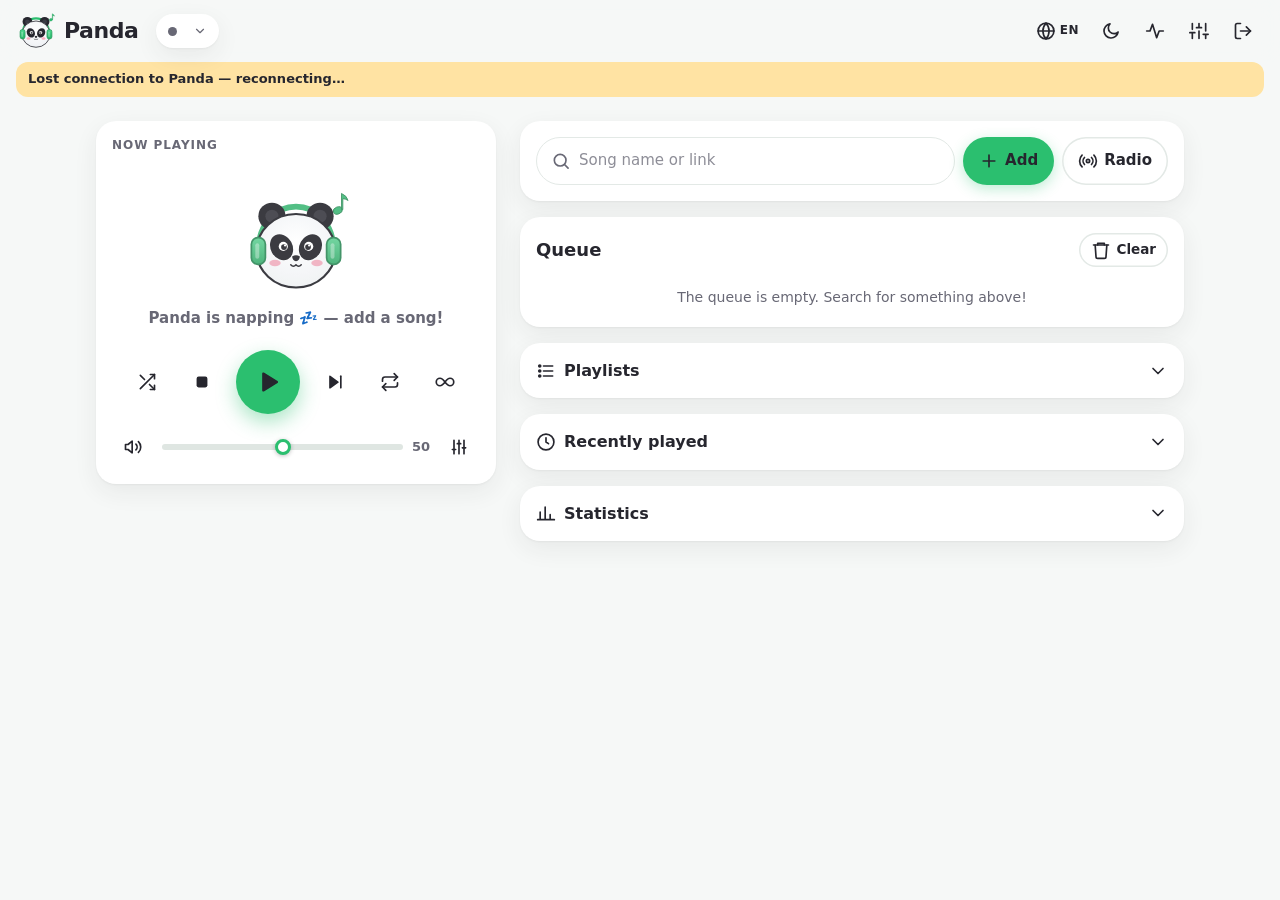
==== src/Panda/wwwroot/index.html @ c47c47ce "Stage 6: backup and restore from the panel Co-Authored-By: Claude Opus 5.5 <noreply@anthropic.com>" ====
<!doctype html>
<html lang="en">
<head>
<meta charset="utf-8">
<meta name="viewport" content="width=device-width, initial-scale=1, viewport-fit=cover">
<meta name="color-scheme" content="light dark">
<meta name="theme-color" content="#2bbf6f">
<title>Panda 🐼</title>
<link rel="icon" type="image/png" href="img/favicon.png">
<link rel="apple-touch-icon" href="img/apple-touch-icon.png">
<link rel="manifest" href="manifest.json">
<link rel="stylesheet" href="style.css">
<script>
  // Set the theme before first paint to avoid a flash.
  try { document.documentElement.dataset.theme = localStorage.getItem('panda.theme') ||
    (matchMedia('(prefers-color-scheme: dark)').matches ? 'dark' : 'light'); } catch (e) {}
</script>
<script src="app.js" defer></script>
</head>
<body>

<!-- Icon sprite (inline, no external requests) -->
<svg width="0" height="0" style="position:absolute" aria-hidden="true">
  <defs>
    <symbol id="i-play" viewBox="0 0 24 24"><path d="M7 4.8v14.4a1 1 0 0 0 1.5.86l11.7-7.2a1 1 0 0 0 0-1.72L8.5 3.94A1 1 0 0 0 7 4.8z" fill="currentColor" stroke="none"/></symbol>
    <symbol id="i-pause" viewBox="0 0 24 24"><rect x="6" y="4" width="4" height="16" rx="1.3" fill="currentColor" stroke="none"/><rect x="14" y="4" width="4" height="16" rx="1.3" fill="currentColor" stroke="none"/></symbol>
    <symbol id="i-skip" viewBox="0 0 24 24"><path d="M5 5.2v13.6a1 1 0 0 0 1.5.85L16 13a1 1 0 0 0 0-1.7L6.5 4.35A1 1 0 0 0 5 5.2z" fill="currentColor" stroke="none"/><path d="M19 5v14"/></symbol>
    <symbol id="i-stop" viewBox="0 0 24 24"><rect x="5.5" y="5.5" width="13" height="13" rx="2.5" fill="currentColor" stroke="none"/></symbol>
    <symbol id="i-repeat" viewBox="0 0 24 24"><path d="M17 2l4 4-4 4"/><path d="M3 11V9a3 3 0 0 1 3-3h15"/><path d="M7 22l-4-4 4-4"/><path d="M21 13v2a3 3 0 0 1-3 3H3"/></symbol>
    <symbol id="i-repeat1" viewBox="0 0 24 24"><path d="M17 2l4 4-4 4"/><path d="M3 11V9a3 3 0 0 1 3-3h15"/><path d="M7 22l-4-4 4-4"/><path d="M21 13v2a3 3 0 0 1-3 3H3"/><path d="M11 10.5l1.5-1v5"/></symbol>
    <symbol id="i-shuffle" viewBox="0 0 24 24"><path d="M16 3h5v5"/><path d="M4 20L21 3"/><path d="M21 16v5h-5"/><path d="M15 15l6 6"/><path d="M4 4l5 5"/></symbol>
    <symbol id="i-vol" viewBox="0 0 24 24"><path d="M11 5L6 9H3v6h3l5 4z"/><path d="M15.5 8.5a5 5 0 0 1 0 7"/><path d="M18.5 5.5a9 9 0 0 1 0 13"/></symbol>
    <symbol id="i-mute" viewBox="0 0 24 24"><path d="M11 5L6 9H3v6h3l5 4z"/><path d="M22 9l-6 6"/><path d="M16 9l6 6"/></symbol>
    <symbol id="i-sun" viewBox="0 0 24 24"><circle cx="12" cy="12" r="4"/><path d="M12 2v2M12 20v2M4.9 4.9l1.4 1.4M17.7 17.7l1.4 1.4M2 12h2M20 12h2M4.9 19.1l1.4-1.4M17.7 6.3l1.4-1.4"/></symbol>
    <symbol id="i-moon" viewBox="0 0 24 24"><path d="M20.5 13.2A8.5 8.5 0 1 1 10.8 3.5a6.6 6.6 0 0 0 9.7 9.7z"/></symbol>
    <symbol id="i-globe" viewBox="0 0 24 24"><circle cx="12" cy="12" r="9.5"/><path d="M2.5 12h19"/><path d="M12 2.5a14 14 0 0 1 0 19a14 14 0 0 1 0-19z"/></symbol>
    <symbol id="i-sliders" viewBox="0 0 24 24"><path d="M4 21v-7M4 10V3M12 21v-9M12 8V3M20 21v-5M20 12V3M1 14h6M9 8h6M17 16h6"/></symbol>
    <symbol id="i-logout" viewBox="0 0 24 24"><path d="M9 21H5a2 2 0 0 1-2-2V5a2 2 0 0 1 2-2h4"/><path d="M16 17l5-5-5-5"/><path d="M21 12H9"/></symbol>
    <symbol id="i-search" viewBox="0 0 24 24"><circle cx="11" cy="11" r="7"/><path d="M20.5 20.5l-4.3-4.3"/></symbol>
    <symbol id="i-plus" viewBox="0 0 24 24"><path d="M12 5v14M5 12h14"/></symbol>
    <symbol id="i-x" viewBox="0 0 24 24"><path d="M18 6L6 18M6 6l12 12"/></symbol>
    <symbol id="i-up" viewBox="0 0 24 24"><path d="M18 15l-6-6-6 6"/></symbol>
    <symbol id="i-down" viewBox="0 0 24 24"><path d="M6 9l6 6 6-6"/></symbol>
    <symbol id="i-grip" viewBox="0 0 24 24"><g fill="currentColor" stroke="none"><circle cx="9" cy="6" r="1.6"/><circle cx="15" cy="6" r="1.6"/><circle cx="9" cy="12" r="1.6"/><circle cx="15" cy="12" r="1.6"/><circle cx="9" cy="18" r="1.6"/><circle cx="15" cy="18" r="1.6"/></g></symbol>
    <symbol id="i-trash" viewBox="0 0 24 24"><path d="M3 6h18"/><path d="M8 6V4h8v2"/><path d="M19 6l-1 14a2 2 0 0 1-2 2H8a2 2 0 0 1-2-2L5 6"/></symbol>
    <symbol id="i-refresh" viewBox="0 0 24 24"><path d="M21 12a9 9 0 1 1-2.6-6.4L21 8"/><path d="M21 3v5h-5"/></symbol>
    <symbol id="i-user" viewBox="0 0 24 24"><circle cx="12" cy="8" r="4"/><path d="M4 21a8 8 0 0 1 16 0"/></symbol>
    <symbol id="i-phones" viewBox="0 0 24 24"><path d="M3 18v-6a9 9 0 0 1 18 0v6"/><path d="M21 19a2 2 0 0 1-2 2h-1v-6h3zM3 19a2 2 0 0 0 2 2h1v-6H3z"/></symbol>
    <symbol id="i-upload" viewBox="0 0 24 24"><path d="M12 15V3"/><path d="M7 8l5-5 5 5"/><path d="M5 21h14"/></symbol>
    <symbol id="i-ext" viewBox="0 0 24 24"><path d="M14 3h7v7"/><path d="M10 14L21 3"/><path d="M20 14v5a2 2 0 0 1-2 2H5a2 2 0 0 1-2-2V6a2 2 0 0 1 2-2h5"/></symbol>
    <symbol id="i-check" viewBox="0 0 24 24"><path d="M20 6L9 17l-5-5"/></symbol>
    <symbol id="i-alert" viewBox="0 0 24 24"><circle cx="12" cy="12" r="9.5"/><path d="M12 7.5v5.5M12 16.5v.01"/></symbol>
    <symbol id="i-lib" viewBox="0 0 24 24"><path d="M4 4v16M8.5 4v16"/><path d="M13 5.2l3.9-1 4.1 15.6-3.9 1z"/><path d="M3 20.5h18"/></symbol>
    <symbol id="i-list" viewBox="0 0 24 24"><path d="M9 6h11M9 12h11M9 18h11"/><circle cx="4.5" cy="6" r="1.2" fill="currentColor"/><circle cx="4.5" cy="12" r="1.2" fill="currentColor"/><circle cx="4.5" cy="18" r="1.2" fill="currentColor"/></symbol>
    <symbol id="i-star" viewBox="0 0 24 24"><path d="M12 3.5l2.6 5.3 5.9.9-4.2 4.1 1 5.8-5.3-2.8-5.3 2.8 1-5.8-4.2-4.1 5.9-.9z"/></symbol>
    <symbol id="i-pencil" viewBox="0 0 24 24"><path d="M4 20h4L19 9l-4-4L4 16z"/><path d="M13.5 6.5l4 4"/></symbol>
    <symbol id="i-radio" viewBox="0 0 24 24"><circle cx="12" cy="12" r="2"/><path d="M16.2 7.8a6 6 0 0 1 0 8.4M7.8 16.2a6 6 0 0 1 0-8.4M19.1 4.9a10 10 0 0 1 0 14.2M4.9 19.1a10 10 0 0 1 0-14.2"/></symbol>
    <symbol id="i-eq" viewBox="0 0 24 24"><path d="M6 4v16M12 4v16M18 4v16"/><path d="M4 15h4M10 8h4M16 13h4"/></symbol>
    <symbol id="i-auto" viewBox="0 0 24 24"><path d="M12 12c-2-2.7-3.6-4.5-6-4.5a4.5 4.5 0 0 0 0 9c2.4 0 4-1.8 6-4.5zm0 0c2 2.7 3.6 4.5 6 4.5a4.5 4.5 0 0 0 0-9c-2.4 0-4 1.8-6 4.5z"/></symbol>
    <symbol id="i-chart" viewBox="0 0 24 24"><path d="M5 20V11M11 20V5M17 20v-6M2 20h20"/></symbol>
    <symbol id="i-pulse" viewBox="0 0 24 24"><path d="M2 12h4l3-8 5 16 3-8h5"/></symbol>
    <symbol id="i-download" viewBox="0 0 24 24"><path d="M12 3v12"/><path d="M7 10l5 5 5-5"/><path d="M5 21h14"/></symbol>
    <symbol id="i-key" viewBox="0 0 24 24"><circle cx="7.5" cy="15.5" r="4.5"/><path d="M10.7 12.3L20 3"/><path d="M16 7l3 3"/><path d="M14 9l2 2"/></symbol>
    <symbol id="i-clock" viewBox="0 0 24 24"><circle cx="12" cy="12" r="9.5"/><path d="M12 7v5l3 2"/></symbol>
  </defs>
</svg>

<!-- ============ Login ============ -->
<section id="login" class="login" hidden>
  <div class="corner-tools">
    <button class="icon-btn js-lang" type="button" data-i18n-aria="language"><svg class="ic"><use href="#i-globe"/></svg><span class="js-lang-label">EN</span></button>
    <button class="icon-btn js-theme" type="button" data-i18n-aria="theme"><svg class="ic"><use href="#i-moon"/></svg></button>
  </div>
  <form id="login-form" class="login-card card">
    <img class="login-logo" src="img/logo.svg" alt="" width="120" height="120">
    <h1 class="wordmark">Panda</h1>
    <p class="muted" data-i18n="loginHint">Your cozy TeamSpeak DJ</p>
    <label class="field">
      <span data-i18n="userName">User name</span>
      <input id="login-name" type="text" autocomplete="username" autocapitalize="none" spellcheck="false" placeholder="admin">
    </label>
    <label class="field">
      <span data-i18n="password">Password</span>
      <input id="login-pw" type="password" autocomplete="current-password" required>
    </label>
    <p id="login-err" class="form-err" role="alert"></p>
    <button class="btn primary wide" type="submit"><span data-i18n="login">Log in</span></button>
  </form>
</section>

<!-- ============ App ============ -->
<div id="app" hidden>
  <header class="topbar">
    <div class="brand">
      <img id="logo" class="logo" src="img/logo.svg" alt="" width="40" height="40">
      <span class="wordmark">Panda</span>
    </div>
    <div class="bot-pick">
      <button id="status" class="status" type="button" aria-haspopup="true" aria-expanded="false" aria-controls="bot-menu">
        <span class="dot"></span><b id="status-name" hidden></b><span id="status-text" aria-live="polite"></span><svg class="ic sm chev" aria-hidden="true"><use href="#i-down"/></svg>
      </button>
      <div id="bot-menu" class="menu" hidden>
        <h3 class="eyebrow" data-i18n="bots">Bots</h3>
        <ul id="bot-list"></ul>
        <button id="bot-add" class="menu-item add admin-only" type="button"><svg class="ic"><use href="#i-plus"/></svg><span data-i18n="addBot">Add a bot</span></button>
      </div>
    </div>
    <nav class="tools">
      <button class="icon-btn js-lang" type="button" data-i18n-aria="language"><svg class="ic"><use href="#i-globe"/></svg><span class="js-lang-label">EN</span></button>
      <button class="icon-btn js-theme" type="button" data-i18n-aria="theme"><svg class="ic"><use href="#i-moon"/></svg></button>
      <button id="open-system" class="icon-btn admin-only" type="button" data-i18n-aria="system"><svg class="ic"><use href="#i-pulse"/></svg></button>
      <button id="open-settings" class="icon-btn" type="button" data-i18n-aria="settings"><svg class="ic"><use href="#i-sliders"/></svg></button>
      <button id="logout" class="icon-btn" type="button" data-i18n-aria="logout"><svg class="ic"><use href="#i-logout"/></svg></button>
    </nav>
  </header>
  <p id="status-err" class="status-err" hidden></p>
  <p id="offline" class="offline" hidden data-i18n="offline">Lost connection to Panda — reconnecting…</p>

  <main class="layout">
    <!-- Now playing -->
    <section class="card np" aria-labelledby="np-label">
      <img id="np-bg" class="np-bg" alt="" referrerpolicy="no-referrer" hidden>
      <div class="np-head">
        <h2 id="np-label" class="eyebrow"><span class="eq" aria-hidden="true"><i></i><i></i><i></i></span><span data-i18n="nowPlaying">Now playing</span></h2>
        <span id="np-live" class="badge live" hidden data-i18n="live">LIVE</span>
      </div>
      <div id="np-empty" class="np-empty">
        <img src="img/logo.svg" alt="" width="120" height="120">
        <p data-i18n="napping">Panda is napping 💤 — add a song!</p>
      </div>
      <div id="np-track" hidden>
        <div class="np-art"><img id="np-thumb" alt="" referrerpolicy="no-referrer"></div>
        <a id="np-title" class="np-title" target="_blank" rel="noopener noreferrer"></a>
        <p class="np-meta"><span id="np-channel"></span> <span id="np-gain" class="badge src sm" hidden></span></p>
        <p id="np-stream" class="np-stream" hidden><span class="eq" aria-hidden="true"><i></i><i></i><i></i></span><span id="np-stream-title"></span></p>
        <p class="np-req"><svg class="ic sm"><use href="#i-user"/></svg><span id="np-req"></span>
          <button id="np-save" class="icon-btn sm admin-only" type="button" data-i18n-aria="plAdd"><svg class="ic"><use href="#i-star"/></svg></button></p>
        <div class="seek">
          <input id="seek" class="range" type="range" min="0" max="100" step="1" value="0" data-i18n-aria="seek">
          <div class="times"><span id="t-pos">0:00</span><span id="t-dur">0:00</span></div>
        </div>
      </div>
      <div class="controls admin-only">
        <button id="btn-shuffle" class="icon-btn" type="button" data-i18n-aria="shuffle"><svg class="ic"><use href="#i-shuffle"/></svg></button>
        <button id="btn-stop" class="icon-btn" type="button" data-i18n-aria="stop"><svg class="ic"><use href="#i-stop"/></svg></button>
        <button id="btn-toggle" class="play-btn" type="button" data-i18n-aria="play"><svg class="ic"><use href="#i-play"/></svg></button>
        <button id="btn-skip" class="icon-btn" type="button" data-i18n-aria="skip"><svg class="ic"><use href="#i-skip"/></svg></button>
        <button id="btn-loop" class="icon-btn" type="button"><svg class="ic"><use href="#i-repeat"/></svg></button>
        <button id="btn-autoplay" class="icon-btn" type="button" aria-pressed="false"><svg class="ic"><use href="#i-auto"/></svg></button>
      </div>
      <div class="volume admin-only">
        <button id="btn-mute" class="icon-btn" type="button" data-i18n-aria="mute"><svg class="ic"><use href="#i-vol"/></svg></button>
        <input id="vol" class="range" type="range" min="0" max="100" step="1" value="50" data-i18n-aria="volume">
        <output id="vol-val" class="vol-val">50</output>
        <button id="open-sound" class="icon-btn" type="button" data-i18n-aria="soundTitle"><svg class="ic"><use href="#i-eq"/></svg></button>
      </div>
    </section>

    <div class="col">
      <!-- Add / search -->
      <section class="card add" aria-labelledby="add-label">
        <h2 id="add-label" class="sr-only" data-i18n="addSong">Add a song</h2>
        <form id="add-form" class="add-form" role="search">
          <svg class="ic add-ic" aria-hidden="true"><use href="#i-search"/></svg>
          <input id="add-q" type="text" autocomplete="off" enterkeyhint="search" data-i18n-ph="addPh" data-i18n-aria="addPh">
          <button id="add-go" class="btn primary" type="submit"><svg class="ic"><use href="#i-plus"/></svg><span class="lbl" data-i18n="add">Add</span></button>
          <button id="open-radio" class="btn ghost js-radio" type="button" data-i18n-aria="radioTitle"><svg class="ic"><use href="#i-radio"/></svg><span class="lbl" data-i18n="radio">Radio</span></button>
        </form>
        <div id="results-wrap" hidden>
          <div class="list-head">
            <h3 class="eyebrow" data-i18n="results">Results</h3>
            <button id="results-close" class="icon-btn sm" type="button" data-i18n-aria="close"><svg class="ic"><use href="#i-x"/></svg></button>
          </div>
          <h4 id="lib-res-h" class="eyebrow sub" data-i18n="fromLibrary">From your library</h4>
          <ul id="lib-results" class="tracks"></ul>
          <h4 id="yt-res-h" class="eyebrow sub" data-i18n="fromSearch">Search results</h4>
          <ul id="results" class="tracks"></ul>
        </div>
      </section>

      <!-- Queue -->
      <section class="card" aria-labelledby="queue-label">
        <div class="list-head">
          <h2 id="queue-label" class="title"><span data-i18n="queue">Queue</span> <span id="queue-sum" class="muted sum"></span></h2>
          <button id="btn-clear" class="btn ghost sm admin-only" type="button"><svg class="ic"><use href="#i-trash"/></svg><span data-i18n="clear">Clear</span></button>
        </div>
        <ol id="queue" class="tracks queue"></ol>
        <p id="queue-empty" class="empty muted" data-i18n="queueEmpty">The queue is empty. Search for something above!</p>
      </section>

      <!-- Playlists -->
      <details class="card history" id="pl-box">
        <summary><svg class="ic"><use href="#i-list"/></svg><span data-i18n="playlists">Playlists</span> <span id="pl-sum" class="muted sum"></span><svg class="ic chev"><use href="#i-down"/></svg></summary>
        <ul id="pl-list" class="pls"></ul>
        <p id="pl-empty" class="empty muted" data-i18n="plEmpty">No saved playlists yet.</p>
        <div class="save-row admin-only">
          <button id="pl-save-queue" class="btn ghost sm" type="button"><svg class="ic"><use href="#i-star"/></svg><span data-i18n="plSaveQueue">Save the queue as a playlist</span></button>
          <button id="pl-import" class="btn ghost sm" type="button"><svg class="ic"><use href="#i-download"/></svg><span data-i18n="plImport">Import a playlist</span></button>
        </div>
      </details>

      <!-- Library -->
      <details class="card history lib" id="lib-box" hidden>
        <summary><svg class="ic"><use href="#i-lib"/></svg><span data-i18n="library">Library</span> <span id="lib-sum" class="muted sum"></span><svg class="ic chev"><use href="#i-down"/></svg></summary>
        <div class="lib-usage">
          <div id="lib-meter" class="meter" hidden><span></span></div>
          <span id="lib-usage" class="muted"></span>
        </div>
        <p id="lib-off" class="hint lib-off" hidden data-i18n="libOff">Saving is off.</p>
        <label class="lib-filter">
          <svg class="ic" aria-hidden="true"><use href="#i-search"/></svg>
          <input id="lib-q" type="search" autocomplete="off" data-i18n-ph="libFilter" data-i18n-aria="libFilter">
        </label>
        <ul id="lib-list" class="tracks"></ul>
        <p id="lib-empty" class="empty muted" hidden></p>
        <p id="lib-capped" class="hint center" hidden data-i18n="libCapped"></p>
        <button id="lib-more" class="btn ghost sm more" type="button" hidden data-i18n="showMore">Show more</button>
      </details>

      <!-- History -->
      <details class="card history" id="history-box">
        <summary><svg class="ic"><use href="#i-clock"/></svg><span data-i18n="history">Recently played</span> <span id="history-sum" class="muted sum"></span><svg class="ic chev"><use href="#i-down"/></svg></summary>
        <ul id="history" class="tracks"></ul>
        <p id="history-empty" class="empty muted" data-i18n="historyEmpty">Nothing played yet.</p>
      </details>

      <!-- Statistics -->
      <details class="card history" id="stats-box">
        <summary><svg class="ic"><use href="#i-chart"/></svg><span data-i18n="stats">Statistics</span><svg class="ic chev"><use href="#i-down"/></svg></summary>
        <div class="stats-tools">
          <select id="stats-days" data-i18n-aria="statsRange">
            <option value="7" data-i18n="last7">Last 7 days</option>
            <option value="30" data-i18n="last30" selected>Last 30 days</option>
            <option value="365" data-i18n="last365">Last year</option>
            <option value="0" data-i18n="allTime">All time</option>
          </select>
          <select id="stats-bot" class="js-many" hidden data-i18n-aria="bots">
            <option value="this" data-i18n="thisBot">This bot</option>
            <option value="all" data-i18n="allBots">All bots</option>
          </select>
        </div>
        <div id="stats" class="stats"></div>
      </details>
    </div>
  </main>
</div>

<!-- ============ Settings ============ -->
<dialog id="settings" class="sheet" aria-labelledby="set-title">
  <div class="sheet-head">
    <h2 id="set-title"><span data-i18n="settings">Settings</span> <span id="set-bot" class="muted sum"></span></h2>
    <button class="icon-btn" type="button" data-close data-i18n-aria="close"><svg class="ic"><use href="#i-x"/></svg></button>
  </div>
  <div class="sheet-body">
    <form id="set-form" class="admin-only" novalidate>
      <fieldset class="group">
        <legend>🔌 <span data-i18n="sConn">Connection</span></legend>
        <p class="hint" data-i18n="sConnHint">Changing these makes the bot reconnect.</p>
        <label class="field"><span data-i18n="sAddress">Server address</span>
          <input name="serverAddress" type="text" placeholder="ts.example.com" autocomplete="off" spellcheck="false" required></label>
        <label class="field"><span data-i18n="sServerPw">Server password</span>
          <input name="serverPassword" type="password" autocomplete="new-password"></label>
        <label class="check" data-has="hasServerPassword"><input type="checkbox" name="serverPasswordRemove"><span data-i18n="removePw">Remove password</span></label>
        <label class="field"><span data-i18n="sChannel">Channel</span>
          <input name="channel" type="text" placeholder="Music/Lounge  ·  /5" autocomplete="off" spellcheck="false"></label>
        <p class="hint" data-i18n="sChannelHint">Path like "Music/Lounge" or an id like "/5". Empty = default channel.</p>
        <label class="field"><span data-i18n="sChannelPw">Channel password</span>
          <input name="channelPassword" type="password" autocomplete="new-password"></label>
        <label class="check" data-has="hasChannelPassword"><input type="checkbox" name="channelPasswordRemove"><span data-i18n="removePw">Remove password</span></label>
        <label class="field"><span data-i18n="sNick">Nickname</span>
          <input name="nickname" type="text" minlength="3" maxlength="30" required></label>
      </fieldset>

      <fieldset class="group">
        <legend>🤖 <span data-i18n="sBot">Bot</span></legend>
        <div class="row2">
          <label class="field"><span data-i18n="sLang">Chat language</span>
            <select name="language"><option value="en">English</option><option value="tr">Türkçe</option><option value="fr">Français</option><option value="de">Deutsch</option></select></label>
          <label class="field"><span data-i18n="sPrefix">Command prefix</span>
            <input name="commandPrefix" type="text" maxlength="3" required></label>
        </div>
        <p class="hint js-many" hidden data-i18n="sPrefixHint">Bots in the same channel need different prefixes.</p>
        <label class="switch"><input type="checkbox" name="announce"><span class="track" aria-hidden="true"></span><span data-i18n="sAnnounce">Announce each song in chat</span></label>
        <label class="switch"><input type="checkbox" name="confirmCommands"><span class="track" aria-hidden="true"></span><span data-i18n="sConfirm">Confirm chat commands</span></label>
        <p class="hint" data-i18n="sChatHint">Announcing posts every song as it starts. Confirmations are the short replies to commands like !play and !skip. Questions (!np, !queue, !help) and errors are always answered.</p>
        <label class="switch"><input type="checkbox" name="showSongInDescription"><span class="track" aria-hidden="true"></span><span data-i18n="sDesc">Show song in bot description</span></label>
        <label class="field"><span data-i18n="sSongChannel">Channel named after the song</span>
          <input name="songChannel" type="text" maxlength="200" placeholder="Music/Now playing  ·  /12" autocomplete="off" spellcheck="false"></label>
        <div class="row2">
          <label class="field"><span data-i18n="sSongFormat">Its name while playing</span><input name="songChannelFormat" type="text" maxlength="60"></label>
          <label class="field"><span data-i18n="sSongIdle">When nothing plays</span><input name="songChannelIdle" type="text" maxlength="40"></label>
        </div>
        <p class="hint" data-i18n="sSongChannelHint"></p>
        <label class="switch"><input type="checkbox" name="publicPage"><span class="track" aria-hidden="true"></span><span data-i18n="sPublic">Public "now playing" page</span></label>
        <p class="hint"><span data-i18n="sPublicHint"></span> <a id="public-link" href="now.html" target="_blank" rel="noopener">now.html</a></p>
        <div class="row2">
          <label class="field"><span data-i18n="sMaxQueue">Max queue length</span>
            <input name="maxQueueLength" type="number" min="1" max="1000" required></label>
          <label class="field"><span data-i18n="sPerUser">Songs per person</span>
            <input name="maxSongsPerUser" type="number" min="0" max="1000" required></label>
        </div>
        <p class="hint" data-i18n="sPerUserHint">How many songs one person can have waiting in the queue. 0 = no limit. Panel admins aren't limited.</p>
        <label class="field"><span data-i18n="sLeave">Leave when nobody listens for (min)</span>
          <input name="leaveWhenEmpty" type="number" min="0" max="1440" required></label>
        <p class="hint" data-i18n="sLeaveHint"></p>
      </fieldset>

      <fieldset class="group">
        <legend>⏰ <span data-i18n="sSchedule">Schedule</span></legend>
        <p id="sch-hint" class="hint"></p>
        <ul id="sch-list" class="users"></ul>
        <div class="sch-add">
          <div class="row2">
            <label class="field"><span data-i18n="schTime">Time</span><input id="sch-time" type="time" value="09:00"></label>
            <label class="field"><span data-i18n="schDo">Do</span>
              <select id="sch-action"><option value="playlist" data-i18n="schPlaylist">Play a playlist</option><option value="station" data-i18n="schStation">Play a radio station</option><option value="stop" data-i18n="schStop">Stop</option></select></label>
          </div>
          <label class="field" id="sch-target-f"><span data-i18n="schWhat">Which</span><select id="sch-target"></select></label>
          <label class="check" id="sch-shuffle-f"><input id="sch-shuffle" type="checkbox"><span data-i18n="schShuffle">Shuffled</span></label>
          <div id="sch-days" class="sb-cats"></div>
          <div class="save-row"><button id="sch-add" class="btn soft sm" type="button"><svg class="ic"><use href="#i-plus"/></svg><span data-i18n="schAdd">Add</span></button></div>
        </div>
      </fieldset>

      <fieldset class="group">
        <legend>🛡️ <span data-i18n="sPerm">Chat permissions</span></legend>
        <label class="switch"><input type="checkbox" name="everyoneCanUse"><span class="track" aria-hidden="true"></span><span data-i18n="sEveryone">Everyone on the server can use the bot</span></label>
        <p class="hint" data-i18n="sEveryoneHint">When off, only the people below, DJs and admins can.</p>
        <div class="people js-members" data-list="members" data-groups="memberGroups">
          <div class="people-head"><span data-i18n="sMembers">Who may use the bot</span><button class="btn ghost sm js-pick" type="button"><svg class="ic"><use href="#i-plus"/></svg><span data-i18n="addPerson">Add</span></button></div>
          <ul class="pchips"></ul>
        </div>
        <div class="people" data-list="admins" data-groups="adminGroups">
          <div class="people-head"><span data-i18n="sAdmins">Admins</span><button class="btn ghost sm js-pick" type="button"><svg class="ic"><use href="#i-plus"/></svg><span data-i18n="addPerson">Add</span></button></div>
          <ul class="pchips"></ul>
        </div>
        <div class="people" data-list="djs" data-groups="djGroups">
          <div class="people-head"><span data-i18n="sDjs">DJs</span><button class="btn ghost sm js-pick" type="button"><svg class="ic"><use href="#i-plus"/></svg><span data-i18n="addPerson">Add</span></button></div>
          <ul class="pchips"></ul>
        </div>
        <div class="people" data-list="blocked">
          <div class="people-head"><span data-i18n="sBlocked">Blocked</span><button class="btn ghost sm js-pick" type="button"><svg class="ic"><use href="#i-plus"/></svg><span data-i18n="addPerson">Add</span></button></div>
          <ul class="pchips"></ul>
        </div>
        <p class="hint" data-i18n="sPeopleHint"></p>
        <label class="field"><span data-i18n="sOthers">Who may skip, remove or move other people's songs</span>
          <select name="othersSongs"><option value="everyone" data-i18n="lvlEveryone">Everyone</option><option value="dj" data-i18n="lvlDj">DJs and admins</option><option value="admin" data-i18n="lvlAdmin">Admins only</option></select></label>
        <label class="switch"><input type="checkbox" name="voteSkip"><span class="track" aria-hidden="true"></span><span data-i18n="sVoteSkip">The others can vote to skip</span></label>
        <p class="hint" data-i18n="sVoteSkipHint"></p>
        <label class="switch"><input type="checkbox" name="onlyFromChannel"><span class="track" aria-hidden="true"></span><span data-i18n="sOnlyChannel">Only people in the bot's channel can give commands</span></label>
        <p class="hint" data-i18n="sOnlyChannelHint"></p>
        <details class="cmd-levels">
          <summary data-i18n="sCmdLevels">Who may use each command</summary>
          <div id="cmd-levels" class="cmd-grid"></div>
          <div class="save-row"><button id="cmd-recommended" class="btn ghost sm" type="button"><span data-i18n="sRecommended">Use the recommended setup</span></button></div>
        </details>
      </fieldset>

      <fieldset class="group">
        <legend>🔍 <span data-i18n="sChecks">The bot's permissions on the server</span></legend>
        <p class="hint" data-i18n="sChecksHint"></p>
        <ul id="perm-checks" class="checks"></ul>
        <div class="save-row"><button id="checks-refresh" class="btn ghost sm" type="button"><svg class="ic"><use href="#i-refresh"/></svg><span data-i18n="refresh">Refresh</span></button></div>
      </fieldset>
      <fieldset class="group">
        <legend>📚 <span data-i18n="sLib">Library</span></legend>
        <p class="hint js-many" hidden data-i18n="sShared">Shared by all bots.</p>
        <label class="switch"><input type="checkbox" name="libraryEnabled"><span class="track" aria-hidden="true"></span><span data-i18n="sLibOn">Save every requested song</span></label>
        <p class="hint" data-i18n="sLibOnHint"></p>
        <label class="field"><span data-i18n="sLibMax">Size limit (GB)</span>
          <input name="libraryMaxGb" type="number" min="0" max="976" step="any" inputmode="decimal" required></label>
        <p class="hint" data-i18n="sLibMaxHint"></p>
        <label class="switch"><input type="checkbox" name="normalizeVolume"><span class="track" aria-hidden="true"></span><span data-i18n="sNorm">Play songs equally loud</span></label>
        <p class="hint" data-i18n="sNormHint"></p>
        <label class="field"><span data-i18n="sTarget">How loud</span>
          <select name="targetLufs"><option value="-18" data-i18n="tNatural">Natural</option><option value="-14" data-i18n="tStandard">Standard</option><option value="-11" data-i18n="tLoud">Loud</option></select></label>
        <p class="hint" data-i18n="sTargetHint"></p>
      </fieldset>

      <fieldset class="group">
        <legend>🎵 <span data-i18n="sSources">Sources</span></legend>
        <p class="hint js-many" hidden data-i18n="sShared">Shared by all bots.</p>
        <label class="field"><span data-i18n="sSearchIn">Search on</span>
          <select name="srcSearch"><option value="youtube">YouTube</option><option value="youtubeMusic">YouTube Music</option><option value="soundcloud">SoundCloud</option></select></label>
        <label class="switch"><input type="checkbox" name="srcFallback"><span class="track" aria-hidden="true"></span><span data-i18n="sFallback">When nothing is found there, try the others</span></label>
        <p id="src-warn" class="hint warn" hidden data-i18n="sSearchWarn"></p>
        <p class="hint" data-i18n="sPrefixes"></p>
        <label class="switch"><input type="checkbox" name="srcYouTubeMusic"><span class="track" aria-hidden="true"></span><span>YouTube Music</span></label>
        <label class="switch"><input type="checkbox" name="srcSoundCloud"><span class="track" aria-hidden="true"></span><span>SoundCloud</span></label>
        <label class="switch"><input type="checkbox" name="srcSites"><span class="track" aria-hidden="true"></span><span data-i18n="srcSites">Other sites and audio files</span></label>
        <label class="switch"><input type="checkbox" name="srcServices"><span class="track" aria-hidden="true"></span><span data-i18n="srcServices">Spotify, Apple Music, Deezer and Tidal links</span></label>
        <label class="switch"><input type="checkbox" name="srcPages"><span class="track" aria-hidden="true"></span><span data-i18n="srcPages">Any other link: look up the page's title</span></label>
        <label class="switch"><input type="checkbox" name="srcRadio"><span class="track" aria-hidden="true"></span><span data-i18n="srcRadio">Internet radio</span></label>
        <label class="switch"><input type="checkbox" name="srcLocal"><span class="track" aria-hidden="true"></span><span data-i18n="srcLocal">Links into the local network</span></label>
        <p class="hint" data-i18n="sSourcesHint"></p>
      </fieldset>

      <fieldset class="group">
        <legend>▶️ <span>YouTube</span></legend>
        <p class="hint js-many" hidden data-i18n="sShared">Shared by all bots.</p>
        <div class="row2">
          <label class="field"><span data-i18n="sMaxDur">Max song length (min)</span>
            <input name="maxDurationMinutes" type="number" min="0" max="1440" required></label>
          <label class="field"><span data-i18n="sSearchCount">Results of !search</span>
            <input name="ytSearchResults" type="number" min="1" max="10" required></label>
        </div>
        <p class="hint" data-i18n="sMaxDurHint">0 = unlimited.</p>
        <label class="switch"><input type="checkbox" name="ytHideLive"><span class="track" aria-hidden="true"></span><span data-i18n="ytHideLive">Leave live streams out of searches</span></label>
        <label class="switch"><input type="checkbox" name="ytHideShort"><span class="track" aria-hidden="true"></span><span data-i18n="ytHideShort">Leave videos under a minute out of searches</span></label>
        <label class="field"><span data-i18n="sQuality">Audio quality</span>
          <select name="ytQuality"><option value="best" data-i18n="qBest">Best</option><option value="saver" data-i18n="qSaver">Save data</option></select></label>
        <label class="switch"><input type="checkbox" name="ytSponsorBlock"><span class="track" aria-hidden="true"></span><span data-i18n="ytSponsorBlock">Skip the parts that aren't music (SponsorBlock)</span></label>
        <div id="sb-cats" class="sb-cats"></div>
        <p class="hint" data-i18n="sSponsorHint"></p>
        <div class="row2">
          <label class="field"><span data-i18n="sAttempts">Tries when YouTube refuses a song</span>
            <input name="ytPlayAttempts" type="number" min="1" max="10" required></label>
          <label class="field"><span data-i18n="sClients">YouTube clients from the third try</span>
            <input name="ytRetryClients" type="text" maxlength="200" autocomplete="off" spellcheck="false"></label>
        </div>
        <p class="hint" data-i18n="sRetryHint"></p>
        <h4 class="eyebrow sub" data-i18n="sAutoplay">Autoplay</h4>
        <label class="field"><span data-i18n="sNoRepeat">Don't repeat any of the last … songs</span>
          <input name="ytNoRepeat" type="number" min="0" max="30" required></label>
        <label class="switch"><input type="checkbox" name="ytSameArtist"><span class="track" aria-hidden="true"></span><span data-i18n="ytSameArtist">The same artist may come again</span></label>
        <p class="hint" data-i18n="sAutoplayHint"></p>
      </fieldset>
      <div class="save-row">
        <button id="set-save" class="btn primary" type="submit"><svg class="ic"><use href="#i-check"/></svg><span data-i18n="save">Save</span></button>
        <button id="set-reconnect" class="btn ghost" type="button"><svg class="ic"><use href="#i-refresh"/></svg><span data-i18n="reconnect">Reconnect bot</span></button>
      </div>
    </form>

    <section class="group admin-only">
      <h3 class="legend">🍪 <span data-i18n="sCookies">YouTube cookies</span> <span id="cookie-status" class="chip"></span></h3>
      <p class="hint" data-i18n="sCookiesHelp">If YouTube says "confirm you're not a bot": open a private/incognito window, log in to YouTube, export cookies with a "cookies.txt" browser extension, paste them here, then close that window.</p>
      <textarea id="cookie-text" rows="4" spellcheck="false" placeholder="# Netscape HTTP Cookie File" aria-label="cookies.txt"></textarea>
      <div class="save-row">
        <label class="btn ghost file-btn"><svg class="ic"><use href="#i-upload"/></svg><span data-i18n="chooseFile">Choose file</span><input id="cookie-file" type="file" accept=".txt,text/plain"></label>
        <button id="cookie-save" class="btn primary" type="button"><span data-i18n="saveCookies">Save cookies</span></button>
        <button id="cookie-remove" class="btn ghost danger" type="button"><span data-i18n="removeCookies">Remove cookies</span></button>
      </div>
    </section>

    <section class="group admin-only">
      <h3 class="legend">👥 <span data-i18n="sUsers2">Panel users</span></h3>
      <p class="hint" data-i18n="sUsersHint2">Admins can do everything. "Can only add songs" users can watch and add songs, nothing else.</p>
      <ul id="user-list" class="users"></ul>
      <form id="user-form" class="user-add">
        <div class="row2">
          <label class="field"><span data-i18n="userName">User name</span>
            <input name="name" type="text" minlength="2" maxlength="32" autocomplete="off" autocapitalize="none" spellcheck="false" required></label>
          <label class="field"><span data-i18n="password">Password</span>
            <input name="password" type="password" minlength="6" autocomplete="new-password" required></label>
        </div>
        <label class="field"><span data-i18n="role">Role</span>
          <select name="role"><option value="dj" data-i18n="roleDj">Can only add songs</option><option value="admin" data-i18n="roleAdmin">Admin</option></select></label>
        <div class="save-row"><button class="btn primary" type="submit"><svg class="ic"><use href="#i-plus"/></svg><span data-i18n="addUser">Add user</span></button></div>
      </form>
    </section>

    <section class="group admin-only">
      <h3 class="legend">🔌 <span data-i18n="sKeys">API keys</span></h3>
      <p class="hint" data-i18n="sKeysHint"></p>
      <ul id="key-list" class="users"></ul>
      <div id="key-new" class="key-new" hidden>
        <p class="hint" data-i18n="keyShown">Copy the key now; it won't be shown again.</p>
        <div class="key-row"><code id="key-secret"></code><button id="key-copy" class="btn soft sm" type="button"><span data-i18n="copy">Copy</span></button></div>
      </div>
      <form id="key-form" class="user-add">
        <div class="row2">
          <label class="field"><span data-i18n="keyName">Name</span>
            <input name="name" type="text" maxlength="40" autocomplete="off" required></label>
          <label class="field"><span data-i18n="role">Role</span>
            <select name="role"><option value="dj" data-i18n="roleDj">Can only add songs</option><option value="admin" data-i18n="roleAdmin">Admin</option></select></label>
        </div>
        <div class="save-row"><button class="btn primary" type="submit"><svg class="ic"><use href="#i-plus"/></svg><span data-i18n="addKey">Make a key</span></button></div>
      </form>
    </section>

    <section class="group admin-only">
      <h3 class="legend">💾 <span data-i18n="sBackup">Backup</span></h3>
      <p class="hint" data-i18n="sBackupHint"></p>
      <div class="save-row">
        <a class="btn ghost" href="api/backup" download><svg class="ic"><use href="#i-download"/></svg><span data-i18n="backupDl">Download a backup</span></a>
        <label class="btn ghost file-btn"><svg class="ic"><use href="#i-upload"/></svg><span data-i18n="backupRestore">Restore a backup</span><input id="restore-file" type="file" accept=".zip,application/zip"></label>
      </div>
    </section>

    <form id="pw-form" class="group">
      <h3 class="legend">🔑 <span data-i18n="sPanelPw">Panel password</span> <span id="pw-user" class="chip"></span></h3>
      <input type="text" name="username" autocomplete="username" hidden>
      <div class="row2">
        <label class="field"><span data-i18n="pwCurrent">Current password</span><input name="current" type="password" autocomplete="current-password" required></label>
        <label class="field"><span data-i18n="pwNew">New password</span><input name="new" type="password" minlength="6" autocomplete="new-password" required></label>
      </div>
      <div class="save-row"><button class="btn primary" type="submit"><span data-i18n="pwChange">Change password</span></button></div>
    </form>

    <section class="group js-many admin-only" hidden>
      <h3 class="legend">🗑️ <span data-i18n="sRemoveBot">Remove this bot</span></h3>
      <p class="hint" data-i18n="sRemoveBotHint">Disconnects it and deletes its TeamSpeak identity and play history.</p>
      <div class="save-row"><button id="bot-remove" class="btn ghost danger" type="button"><svg class="ic"><use href="#i-trash"/></svg><span data-i18n="removeBot">Remove bot</span></button></div>
    </section>

    <footer class="sheet-foot">
      <img src="img/avatar.png" alt="" width="28" height="28">
      <span>Panda <span id="version"></span></span>
      <a href="https://github.com/KaanBahaSever/panda" target="_blank" rel="noopener noreferrer">GitHub <svg class="ic sm"><use href="#i-ext"/></svg></a>
    </footer>
  </div>
</dialog>

<!-- ============ Sound: equalizer, effects, speed, crossfade (admins) ============ -->
<dialog id="sound" class="sheet" aria-labelledby="sound-title">
  <div class="sheet-head">
    <h2 id="sound-title">🎛️ <span data-i18n="soundTitle">Sound</span> <span id="sound-bot" class="muted sum"></span></h2>
    <button class="icon-btn" type="button" data-close data-i18n-aria="close"><svg class="ic"><use href="#i-x"/></svg></button>
  </div>
  <div class="sheet-body">
    <section class="group">
      <h3 class="legend">🎚️ <span data-i18n="sEq">Equalizer</span></h3>
      <label class="field"><span data-i18n="sEqPreset">Setting</span><select id="eq-preset"></select></label>
      <div id="eq-bands" class="eq-bands"></div>
      <p class="hint" data-i18n="sEqHint"></p>
    </section>
    <section class="group">
      <h3 class="legend">✨ <span data-i18n="sFx">Effects</span></h3>
      <div id="fx-seg" class="tabs fx-seg" role="radiogroup"></div>
      <label class="switch"><input id="fx-8d" type="checkbox"><span class="track" aria-hidden="true"></span><span data-i18n="fx8d">8D: the sound circles around your head</span></label>
      <label class="field"><span data-i18n="sSpeed">Speed</span>
        <span class="slide-row"><input id="speed" class="range" type="range" min="0.5" max="2" step="0.05"><output id="speed-val" class="vol-val"></output>
          <button id="speed-reset" class="btn ghost sm" type="button">1×</button></span></label>
      <p class="hint" data-i18n="sFxHint"></p>
    </section>
    <section class="group">
      <h3 class="legend">🔀 <span data-i18n="sCrossfade">Crossfade</span></h3>
      <span class="slide-row"><input id="crossfade" class="range" type="range" min="0" max="12" step="1" data-i18n-aria="sCrossfade"><output id="crossfade-val" class="vol-val"></output></span>
      <p class="hint" data-i18n="sCrossfadeHint"></p>
    </section>
  </div>
</dialog>

<!-- ============ Internet radio ============ -->
<dialog id="radio" class="sheet" aria-labelledby="radio-title">
  <div class="sheet-head">
    <h2 id="radio-title">📻 <span data-i18n="radioTitle">Internet radio</span></h2>
    <button class="icon-btn" type="button" data-close data-i18n-aria="close"><svg class="ic"><use href="#i-x"/></svg></button>
  </div>
  <div class="sheet-body">
    <section class="group">
      <h3 class="legend">⭐ <span data-i18n="radioFavs">Favorite stations</span></h3>
      <ul id="radio-favs" class="tracks"></ul>
      <p id="radio-favs-empty" class="empty muted" data-i18n="radioFavsEmpty"></p>
    </section>
    <form id="radio-form" class="group" role="search">
      <h3 class="legend">🔎 <span data-i18n="radioFind">Find a station</span></h3>
      <label class="field"><span data-i18n="radioName">Name</span>
        <input name="name" type="search" maxlength="100" autocomplete="off" enterkeyhint="search"></label>
      <div class="row2">
        <label class="field"><span data-i18n="radioCountry">Country</span>
          <select name="country"><option value="" data-i18n="radioAny">Any</option></select></label>
        <label class="field"><span data-i18n="radioTag">Genre</span>
          <input name="tag" type="text" maxlength="40" list="radio-tags" autocomplete="off"><datalist id="radio-tags"></datalist></label>
      </div>
      <div class="save-row"><button id="radio-go" class="btn primary" type="submit"><svg class="ic"><use href="#i-search"/></svg><span data-i18n="radioSearch">Search</span></button></div>
      <ul id="radio-results" class="tracks"></ul>
      <p class="hint" data-i18n="radioHint"></p>
    </form>
  </div>
</dialog>

<!-- ============ System: health + logs (admins) ============ -->
<dialog id="system" class="sheet wide" aria-labelledby="sys-title">
  <div class="sheet-head">
    <h2 id="sys-title" data-i18n="system">System</h2>
    <div class="tabs" role="tablist">
      <button id="tab-health" type="button" role="tab" aria-selected="true" aria-controls="sys-health" data-i18n="health">Status</button>
      <button id="tab-logs" type="button" role="tab" aria-selected="false" aria-controls="sys-logs" data-i18n="logs">Logs</button>
    </div>
    <button class="icon-btn" type="button" data-close data-i18n-aria="close"><svg class="ic"><use href="#i-x"/></svg></button>
  </div>
  <div id="sys-health" class="sheet-body" role="tabpanel" aria-labelledby="tab-health">
    <section id="update" class="hcard update"></section>
    <div id="health" class="health"></div>
  </div>
  <div id="sys-logs" class="sheet-body logs-body" role="tabpanel" aria-labelledby="tab-logs" hidden>
    <div class="log-tools">
      <select id="log-level" data-i18n-aria="logLevel">
        <option value="info" data-i18n="lvlAll">All</option>
        <option value="warn" data-i18n="lvlWarn">Warnings and errors</option>
        <option value="error" data-i18n="lvlError">Errors only</option>
      </select>
      <label class="lib-filter log-q">
        <svg class="ic" aria-hidden="true"><use href="#i-search"/></svg>
        <input id="log-q" type="search" autocomplete="off" data-i18n-ph="logSearch" data-i18n-aria="logSearch">
      </label>
      <label class="check"><input id="log-follow" type="checkbox" checked><span data-i18n="logFollow">Follow</span></label>
      <a id="log-dl" class="btn ghost sm" href="api/system/logs.txt" download><svg class="ic"><use href="#i-download"/></svg><span data-i18n="download">Download</span></a>
    </div>
    <p class="hint" data-i18n="logNote">The latest 2000 lines since Panda started.</p>
    <div id="log-list" class="log" role="log"></div>
    <p id="log-empty" class="empty muted" hidden data-i18n="logEmpty">No log lines match.</p>
  </div>
</dialog>

<!-- ============ Confirm ============ -->
<dialog id="picker" class="confirm picker" aria-labelledby="picker-title">
  <form method="dialog">
    <p id="picker-title" data-i18n="pickTitle">Add from the server</p>
    <input id="picker-search" type="search" autocomplete="off" enterkeyhint="search" data-i18n-ph="pickSearch">
    <div id="picker-list" class="picker-list"></div>
    <div class="picker-uid">
      <input id="picker-uid" type="text" autocomplete="off" spellcheck="false" data-i18n-ph="pickUid">
      <button id="picker-uid-add" class="btn soft sm" type="button" data-i18n="addPerson">Add</button>
    </div>
    <div class="save-row end"><button class="btn ghost" value="close" data-i18n="close">Close</button></div>
  </form>
</dialog>

<dialog id="confirm" class="confirm" aria-labelledby="confirm-msg">
  <form method="dialog">
    <p id="confirm-msg"></p>
    <input id="confirm-input" type="password" autocomplete="new-password" hidden>
    <div class="save-row end">
      <button class="btn ghost" value="no" data-i18n="cancel">Cancel</button>
      <button class="btn primary" value="yes" data-i18n="ok">OK</button>
    </div>
  </form>
</dialog>

<!-- "Add to playlist" menu, placed next to the button that opened it -->
<div id="pl-menu" class="menu floating" hidden>
  <h3 class="eyebrow" data-i18n="plAdd">Add to playlist</h3>
  <ul id="pl-menu-list"></ul>
  <button id="pl-menu-new" class="menu-item add" type="button"><svg class="ic"><use href="#i-plus"/></svg><span data-i18n="plNew">New playlist…</span></button>
</div>

<div id="toasts" class="toasts" aria-live="polite" popover="manual"></div>
</body>
</html>
---- src/Panda/wwwroot/style.css ----
/* Panda 🐼 panel — mobile-first, light/dark via [data-theme] on <html>. */
:root {
  --ink: #26262e; --green: #2bbf6f; --green-d: #1e8f52; --mint: #dff8ea; --mint-2: #b7efd0; --pink: #ff8fab;
  --bg: #f6f8f7; --surface: #ffffff; --surface-2: #f1f5f3; --text: #26262e; --muted: #686875; --border: #e3e9e6;
  --accent-text: #177a45; --soft: var(--mint); --soft-text: #136b3c; --track: #dfe6e2; --focus: #1e8f52;
  --danger: #d6455d; --warn: #e8a317; --shadow: 0 1px 2px rgba(38,38,46,.05), 0 8px 24px rgba(38,38,46,.07);
  --radius: 20px; --radius-sm: 12px;
  --font: ui-rounded, "SF Pro Rounded", system-ui, -apple-system, "Segoe UI", Roboto, "Helvetica Neue", Arial, sans-serif;
  color-scheme: light;
}
:root[data-theme="dark"] {
  --bg: #16161b; --surface: #202027; --surface-2: #292931; --text: #f0f0f3; --muted: #a8a8b4; --border: #33333d;
  --accent-text: #5fdc98; --soft: rgba(43,191,111,.16); --soft-text: #7fe6ad; --track: #3a3a45; --focus: #5fdc98;
  --danger: #ff6b81; --shadow: 0 1px 2px rgba(0,0,0,.3), 0 10px 30px rgba(0,0,0,.35);
  color-scheme: dark;
}

*, *::before, *::after { box-sizing: border-box; }
[hidden] { display: none !important; }
html { -webkit-text-size-adjust: 100%; }
body {
  margin: 0; min-height: 100vh; font: 15px/1.45 var(--font); color: var(--text); background: var(--bg);
  overflow-x: hidden; transition: background-color .25s, color .25s;
}
a { color: var(--accent-text); text-decoration: none; }
a:hover { text-decoration: underline; }
h1, h2, h3, p { margin: 0; }
button, input, select, textarea { font: inherit; color: inherit; }
:focus-visible { outline: 3px solid var(--focus); outline-offset: 2px; border-radius: 8px; }
.sr-only { position: absolute; width: 1px; height: 1px; overflow: hidden; clip: rect(0 0 0 0); white-space: nowrap; }
.muted { color: var(--muted); }
.ic { width: 20px; height: 20px; flex: none; fill: none; stroke: currentColor; stroke-width: 2; stroke-linecap: round; stroke-linejoin: round; }
.ic.sm { width: 14px; height: 14px; }

/* ---------- buttons ---------- */
.btn {
  display: inline-flex; align-items: center; justify-content: center; gap: 6px; min-height: 42px; padding: 0 16px;
  border: 0; border-radius: 999px; background: var(--surface-2); font-weight: 650; cursor: pointer; white-space: nowrap;
  transition: background-color .15s, transform .1s, box-shadow .15s;
}
.btn:active:not(:disabled) { transform: scale(.97); }
.btn:disabled { opacity: .65; cursor: progress; }
.btn.primary { background: var(--green); color: var(--ink); box-shadow: 0 4px 14px rgba(43,191,111,.3); }
.btn.primary:hover:not(:disabled) { background: #36cc7b; }
.btn.soft { background: var(--soft); color: var(--soft-text); }
.btn.ghost { background: transparent; box-shadow: inset 0 0 0 1.5px var(--border); }
.btn.ghost:hover { background: var(--surface-2); }
.btn.danger { color: var(--danger); }
.btn.sm { min-height: 34px; padding: 0 12px; font-size: 13.5px; }
.btn.wide { width: 100%; }
.btn.busy > .ic { display: none; }
.icon-btn {
  position: relative; display: inline-flex; align-items: center; justify-content: center; gap: 4px; min-width: 42px; height: 42px;
  padding: 0 9px; border: 0; border-radius: 999px; background: transparent; color: var(--text); cursor: pointer;
  transition: background-color .15s, color .15s, transform .1s;
}
.icon-btn:hover:not(:disabled) { background: var(--surface-2); }
.icon-btn:active:not(:disabled) { transform: scale(.92); }
.icon-btn:disabled { opacity: .35; cursor: default; }
.icon-btn.on { color: var(--accent-text); background: var(--soft); }
.icon-btn.sm { min-width: 34px; height: 34px; padding: 0 7px; }
.icon-btn.sm .ic { width: 18px; height: 18px; }
.icon-btn.busy > .ic { display: none; }
.js-lang-label { font-size: 12px; font-weight: 800; letter-spacing: .04em; }
.spin {
  width: 16px; height: 16px; border-radius: 50%; border: 2.5px solid currentColor; border-right-color: transparent;
  animation: spin .7s linear infinite; flex: none;
}
@keyframes spin { to { transform: rotate(360deg); } }

/* ---------- cards & shared bits ---------- */
.card { background: var(--surface); border-radius: var(--radius); box-shadow: var(--shadow); padding: 16px; min-width: 0; }
.eyebrow { display: flex; align-items: center; gap: 8px; font-size: 12px; font-weight: 800; letter-spacing: .08em; text-transform: uppercase; color: var(--muted); }
.title { font-size: 18px; font-weight: 800; }
.sum { font-size: 13.5px; font-weight: 600; }
.badge { display: inline-block; padding: 2px 9px; border-radius: 999px; font-size: 11px; font-weight: 800; letter-spacing: .06em; }
.badge.live { background: var(--danger); color: #fff; }
.badge.sm { padding: 0 6px; font-size: 10px; }
.badge.src { background: var(--soft); color: var(--soft-text); letter-spacing: .02em; }
.np-stream { display: flex; align-items: center; justify-content: center; gap: 8px; margin-top: 4px; font-size: 14px; font-weight: 700; color: var(--green); }
.sb-cats { display: flex; flex-wrap: wrap; gap: 6px 16px; margin-top: -4px; }
.sb-cats .check { margin: 0; }
.hint.warn { color: var(--warn, #b7791f); font-weight: 600; }
#radio-results:empty, #radio-favs:empty { display: none; }
.eq-bands { display: grid; grid-template-columns: repeat(10, 1fr); gap: 2px; justify-items: center; }
.eq-band { display: grid; justify-items: center; gap: 4px; font-size: 11px; color: var(--muted); font-variant-numeric: tabular-nums; }
.eq-band input { writing-mode: vertical-lr; direction: rtl; width: 28px; height: 130px; accent-color: var(--green); margin: 0; }
.eq-band b { font-weight: 700; color: var(--ink-soft, var(--muted)); min-height: 1.2em; }
.slide-row { display: flex; align-items: center; gap: 10px; }
.slide-row .range { flex: 1; }
.fx-seg { display: flex; flex-wrap: wrap; gap: 6px; margin: 0; }
.fx-seg button { min-height: 36px; padding: 0 14px; border: 1px solid var(--border); border-radius: 999px; background: transparent; color: var(--muted); font-weight: 750; cursor: pointer; }
.fx-seg button:hover { background: var(--surface-2); }
.fx-seg [aria-checked="true"] { background: var(--soft); color: var(--soft-text); border-color: transparent; }
#open-sound.on { color: var(--green); }
.chip { display: inline-block; margin-left: 6px; padding: 2px 10px; border-radius: 999px; font-size: 12px; font-weight: 700; background: var(--surface-2); color: var(--muted); vertical-align: middle; }
.chip.on { background: var(--soft); color: var(--soft-text); }
.empty { padding: 14px 4px 4px; text-align: center; font-size: 14px; }
.wordmark { font-weight: 850; letter-spacing: -.02em; }

/* ---------- login ---------- */
.login { min-height: 100vh; display: grid; place-items: center; padding: 24px 16px;
  background: radial-gradient(circle at 50% 0%, var(--soft), transparent 60%), var(--bg); }
.corner-tools { position: fixed; top: 12px; right: 12px; display: flex; gap: 4px; }
.login-card { width: 100%; max-width: 360px; padding: 28px 24px; text-align: center; display: grid; gap: 12px; }
.login-logo { width: 112px; height: 112px; margin: -4px auto 0; animation: bob 3s ease-in-out infinite; }
.login .wordmark { font-size: 32px; }
.form-err { min-height: 1.2em; color: var(--danger); font-size: 14px; font-weight: 600; }

/* ---------- fields ---------- */
.field { display: grid; gap: 6px; text-align: left; font-size: 13.5px; font-weight: 700; color: var(--muted); }
input[type=text], input[type=search], input[type=password], input[type=number], select, textarea {
  width: 100%; min-height: 44px; padding: 10px 14px; border: 1.5px solid var(--border); border-radius: var(--radius-sm);
  background: var(--surface); color: var(--text); font-size: 15px; font-weight: 500; transition: border-color .15s, box-shadow .15s;
}
textarea { resize: vertical; font-family: ui-monospace, SFMono-Regular, Consolas, monospace; font-size: 13px; }
input:focus, select:focus, textarea:focus { outline: none; border-color: var(--green); box-shadow: 0 0 0 4px var(--soft); }
input:disabled { opacity: .55; }
::placeholder { color: var(--muted); opacity: .75; }
.hint { margin-top: -4px; font-size: 12.5px; color: var(--muted); }
.check { display: flex; align-items: center; gap: 8px; margin-top: -4px; font-size: 13.5px; color: var(--muted); cursor: pointer; }
.check input { width: 18px; height: 18px; accent-color: var(--green); }
.row2 { display: grid; gap: 12px; }
@media (min-width: 480px) { .row2 { grid-template-columns: 1fr 1fr; } }

/* toggle switch */
.switch { position: relative; display: flex; align-items: center; gap: 12px; cursor: pointer; font-weight: 600; }
.switch input { position: absolute; opacity: 0; width: 1px; height: 1px; }
.switch .track { position: relative; width: 44px; height: 26px; flex: none; border-radius: 999px; background: var(--track); transition: background-color .2s; }
.switch .track::after { content: ""; position: absolute; top: 3px; left: 3px; width: 20px; height: 20px; border-radius: 50%; background: #fff; box-shadow: 0 1px 3px rgba(0,0,0,.25); transition: transform .2s; }
.switch input:checked + .track { background: var(--green); }
.switch input:checked + .track::after { transform: translateX(18px); }
.switch input:focus-visible + .track { outline: 3px solid var(--focus); outline-offset: 2px; }

/* range sliders (seek + volume); --p = filled part */
.range { -webkit-appearance: none; appearance: none; width: 100%; height: 24px; margin: 0; background: transparent; cursor: pointer; --p: 0%; }
.range::-webkit-slider-runnable-track { height: 6px; border-radius: 999px; background: linear-gradient(to right, var(--green) var(--p), var(--track) var(--p)); }
.range::-webkit-slider-thumb { -webkit-appearance: none; width: 16px; height: 16px; margin-top: -5px; border-radius: 50%; background: #fff; border: 3px solid var(--green); box-shadow: 0 1px 4px rgba(0,0,0,.25); transition: transform .15s; }
.range:hover::-webkit-slider-thumb, .range:active::-webkit-slider-thumb { transform: scale(1.2); }
.range::-moz-range-track { height: 6px; border-radius: 999px; background: var(--track); }
.range::-moz-range-progress { height: 6px; border-radius: 999px; background: var(--green); }
.range::-moz-range-thumb { width: 12px; height: 12px; border-radius: 50%; background: #fff; border: 3px solid var(--green); box-shadow: 0 1px 4px rgba(0,0,0,.25); }
.range:focus-visible { outline: none; }
.range:focus-visible::-webkit-slider-thumb { box-shadow: 0 0 0 4px var(--soft), 0 0 0 6px var(--focus); }
.range:focus-visible::-moz-range-thumb { box-shadow: 0 0 0 4px var(--soft), 0 0 0 6px var(--focus); }

/* ---------- header ---------- */
.topbar {
  position: sticky; top: 0; z-index: 10; display: flex; flex-wrap: wrap; align-items: center; gap: 6px 10px;
  padding: 10px 16px; padding-top: max(10px, env(safe-area-inset-top));
  background: color-mix(in srgb, var(--bg) 82%, transparent); backdrop-filter: blur(12px); -webkit-backdrop-filter: blur(12px);
}
.brand { display: flex; align-items: center; gap: 8px; font-size: 22px; }
.logo { width: 40px; height: 40px; transform-origin: 50% 90%; }
body.playing .logo { animation: bob 1.6s ease-in-out infinite; }
@keyframes bob { 0%, 100% { transform: translateY(0) rotate(0); } 25% { transform: translateY(-3px) rotate(-4deg); } 75% { transform: translateY(-1px) rotate(4deg); } }
.tools { display: flex; gap: 2px; margin-left: auto; }
.bot-pick { position: relative; order: 3; flex: 1 1 100%; min-width: 0; }
.status {
  display: flex; align-items: center; gap: 8px; width: 100%; min-width: 0; min-height: 34px; padding: 6px 12px; border: 0; cursor: pointer;
  border-radius: 999px; background: var(--surface); box-shadow: var(--shadow); font-size: 13.5px; font-weight: 650; text-align: left;
}
.status:hover { background: color-mix(in srgb, var(--surface) 85%, var(--surface-2)); }
.status .chev { margin-left: auto; color: var(--muted); transition: transform .2s; }
.status[aria-expanded="true"] .chev { transform: rotate(180deg); }
#status-name, #status-text { overflow: hidden; text-overflow: ellipsis; white-space: nowrap; }
#status-name { flex: none; max-width: 40%; font-weight: 800; }
.dot { width: 9px; height: 9px; flex: none; border-radius: 50%; background: var(--muted); }
[data-state="connected"] > .dot { background: var(--green); box-shadow: 0 0 0 3px var(--soft); }
[data-state="connecting"] > .dot { background: var(--warn); animation: pulse 1.2s ease-in-out infinite; }
[data-state="disconnected"] > .dot { background: var(--danger); }
.status[data-state="disconnected"] { color: var(--danger); }
@keyframes pulse { 50% { opacity: .3; transform: scale(.75); } }

/* bot picker */
.menu {
  position: absolute; top: calc(100% + 6px); left: 0; z-index: 20; width: min(340px, calc(100vw - 32px)); padding: 8px;
  border-radius: 18px; background: var(--surface); box-shadow: var(--shadow), 0 0 0 1px var(--border); animation: pop .15s ease-out;
}
.menu .eyebrow { padding: 4px 8px 6px; }
.menu ul { list-style: none; margin: 0; padding: 0; display: grid; gap: 2px; }
.menu-item {
  display: flex; align-items: center; gap: 10px; width: 100%; min-height: 44px; padding: 6px 10px; border: 0; border-radius: 12px;
  background: transparent; color: var(--text); text-align: left; cursor: pointer;
}
.menu-item:hover { background: var(--surface-2); }
.menu-item[aria-current="true"] { background: var(--soft); }
.menu-item .tx { line-height: 1.25; }
.menu-item .nm { font-weight: 750; overflow: hidden; text-overflow: ellipsis; white-space: nowrap; }
.menu-item .song { font-size: 12.5px; color: var(--muted); overflow: hidden; text-overflow: ellipsis; white-space: nowrap; }
.menu-item.add { margin-top: 6px; border-top: 1px solid var(--border); border-radius: 0 0 12px 12px; color: var(--accent-text); font-weight: 700; }
.status-err, .offline { margin: 0 16px 8px; padding: 8px 12px; border-radius: var(--radius-sm); font-size: 13px; font-weight: 600; }
.status-err { color: var(--danger); background: color-mix(in srgb, var(--danger) 12%, transparent); overflow-wrap: anywhere; }
.offline { color: var(--ink); background: #ffe3a3; }
@media (min-width: 760px) {
  .bot-pick { order: 0; flex: 0 1 auto; margin-left: 8px; max-width: 46%; }
}

/* ---------- layout ---------- */
.layout { display: grid; gap: 16px; padding: 8px 16px 32px; max-width: 1120px; margin: 0 auto; }
.col { display: grid; gap: 16px; align-content: start; min-width: 0; }
@media (min-width: 900px) {
  .layout { grid-template-columns: minmax(320px, 400px) 1fr; align-items: start; gap: 24px; padding-top: 16px; }
  .layout > .np { position: sticky; top: 78px; }
}

/* ---------- now playing ---------- */
.np { position: relative; overflow: hidden; display: grid; gap: 12px; isolation: isolate; }
.np-bg { position: absolute; inset: -40px; z-index: -1; width: calc(100% + 80px); height: calc(100% + 80px); object-fit: cover; filter: blur(48px) saturate(1.4); opacity: .22; pointer-events: none; }
.np-head { display: flex; align-items: center; justify-content: space-between; }
.eq { display: none; align-items: flex-end; gap: 2px; height: 12px; }
.eq i { width: 3px; height: 100%; border-radius: 2px; background: var(--green); animation: eq .9s ease-in-out infinite; }
.eq i:nth-child(2) { animation-delay: -.3s; } .eq i:nth-child(3) { animation-delay: -.6s; }
body.playing .eq { display: inline-flex; }
@keyframes eq { 0%, 100% { transform: scaleY(.3); } 50% { transform: scaleY(1); } }
.eq i { transform-origin: bottom; }
.np-empty { display: grid; justify-items: center; gap: 10px; padding: 20px 0 8px; text-align: center; font-weight: 650; color: var(--muted); }
.np-empty img { width: 112px; height: 112px; filter: grayscale(.2); opacity: .9; animation: snooze 4s ease-in-out infinite; }
@keyframes snooze { 50% { transform: rotate(-6deg) translateY(2px); } }
#np-track { display: grid; gap: 4px; min-width: 0; }
.np-art { aspect-ratio: 16 / 9; margin-bottom: 8px; border-radius: 16px; overflow: hidden; background: var(--soft); box-shadow: 0 8px 24px rgba(0,0,0,.15); }
.np-art img { width: 100%; height: 100%; object-fit: cover; display: block; }
.np-title { font-size: 19px; font-weight: 800; line-height: 1.25; color: var(--text); overflow-wrap: anywhere;
  display: -webkit-box; -webkit-line-clamp: 2; -webkit-box-orient: vertical; overflow: hidden; }
.np-meta { color: var(--muted); font-weight: 600; overflow: hidden; text-overflow: ellipsis; white-space: nowrap; }
.np-req { display: flex; align-items: center; gap: 5px; font-size: 13px; color: var(--muted); }
.np-req span { overflow: hidden; text-overflow: ellipsis; white-space: nowrap; }
.seek { margin-top: 6px; }
.times { display: flex; justify-content: space-between; font-size: 12.5px; font-weight: 650; color: var(--muted); font-variant-numeric: tabular-nums; }
.controls { display: flex; align-items: center; justify-content: space-between; gap: 4px; max-width: 340px; width: 100%; margin: 0 auto; }
.play-btn {
  display: grid; place-items: center; width: 64px; height: 64px; border: 0; border-radius: 50%; cursor: pointer;
  background: var(--green); color: var(--ink); box-shadow: 0 8px 20px rgba(43,191,111,.4); transition: transform .12s, background-color .15s;
}
.play-btn:hover { background: #36cc7b; }
.play-btn:active { transform: scale(.93); }
.play-btn .ic { width: 28px; height: 28px; }
.play-btn:focus-visible { border-radius: 50%; }
.volume { display: flex; align-items: center; gap: 8px; }
.vol-val { width: 2.2em; text-align: right; font-size: 13px; font-weight: 700; color: var(--muted); font-variant-numeric: tabular-nums; }

/* ---------- add / search ---------- */
.add-form { position: relative; display: flex; gap: 8px; }
.add-form input { padding-left: 42px; border-radius: 999px; min-height: 48px; }
.add-ic { position: absolute; left: 15px; top: 14px; color: var(--muted); pointer-events: none; }
.add-form .btn { min-height: 48px; }
#results-wrap { margin-top: 14px; }
.list-head { display: flex; align-items: center; justify-content: space-between; gap: 8px; margin-bottom: 6px; }

/* ---------- track lists ---------- */
.tracks { list-style: none; margin: 0; padding: 0; display: grid; gap: 2px; }
.track { position: relative; display: flex; align-items: center; gap: 10px; min-width: 0; padding: 7px 6px; border-radius: 14px; transition: background-color .15s, opacity .15s; }
.track:hover { background: var(--surface-2); }
.thumb { width: 64px; height: 40px; flex: none; border-radius: 9px; object-fit: cover; background: var(--soft); }
.tx { display: grid; min-width: 0; flex: 1; }
.tt { font-weight: 700; color: var(--text); overflow: hidden; text-overflow: ellipsis; white-space: nowrap; }
.tm { display: flex; flex-wrap: wrap; align-items: center; gap: 2px 10px; font-size: 12.5px; color: var(--muted); min-width: 0; }
.tm > span:first-child { overflow: hidden; text-overflow: ellipsis; white-space: nowrap; max-width: 100%; }
.tm > span:nth-child(2) { font-variant-numeric: tabular-nums; }
.req { display: inline-flex; align-items: center; gap: 3px; max-width: 100%; overflow: hidden; white-space: nowrap; }
.acts { display: flex; align-items: center; gap: 2px; flex: none; }
.lbl { display: none; }
@media (min-width: 480px) { .lbl { display: inline; } .thumb { width: 80px; height: 45px; } }
.track.done .tt::before { content: "✓ "; color: var(--accent-text); }

.queue .num { width: 1.6em; flex: none; text-align: center; font-weight: 800; font-size: 13px; color: var(--muted); font-variant-numeric: tabular-nums; }
.queue .grip { display: none; color: var(--muted); cursor: grab; margin-right: -6px; }
.queue .track.dragging { opacity: .4; }
.queue .track.drop-before { box-shadow: inset 0 3px 0 var(--green); }
.queue .track.drop-after { box-shadow: inset 0 -3px 0 var(--green); }
@media (hover: hover) and (pointer: fine) {
  .queue .grip { display: inline-flex; }
  .queue .track { cursor: grab; }
  .queue .acts [data-key^="up:"], .queue .acts [data-key^="down:"] { opacity: 0; transition: opacity .15s; }
  .queue .track:hover [data-key], .queue .track:focus-within [data-key] { opacity: 1; }
}
@media (max-width: 479px) {
  .tt { white-space: normal; display: -webkit-box; -webkit-line-clamp: 2; -webkit-box-orient: vertical; line-height: 1.25; font-size: 14px; overflow-wrap: anywhere; }
  .track { gap: 8px; padding: 7px 2px; }
  .acts .icon-btn.sm { min-width: 30px; padding: 0 3px; }
}
@media (max-width: 400px) { .queue .num { display: none; } .tracks .thumb { width: 52px; height: 36px; } }

/* history */
.history summary { display: flex; align-items: center; gap: 8px; cursor: pointer; font-weight: 800; font-size: 16px; list-style: none; border-radius: 10px; }
.history summary::-webkit-details-marker { display: none; }
.history .chev { margin-left: auto; transition: transform .2s; }
.history[open] .chev { transform: rotate(180deg); }
.history[open] summary { margin-bottom: 8px; }
.when { display: inline-flex; align-items: center; gap: 3px; white-space: nowrap; font-variant-numeric: tabular-nums; }

/* ---------- dialogs ---------- */
dialog { color: var(--text); }
dialog::backdrop { background: rgba(22,22,30,.45); backdrop-filter: blur(2px); }
.sheet {
  margin: 0 0 0 auto; padding: 0; border: 0; width: min(520px, 100vw); max-width: 100vw; height: 100dvh; max-height: 100dvh;
  background: var(--bg); box-shadow: -10px 0 40px rgba(0,0,0,.2); display: none; flex-direction: column; overflow: clip;
}
.sheet[open] { display: flex; animation: slide-in .25s ease-out; }
@keyframes slide-in { from { transform: translateX(40px); opacity: 0; } }
.sheet-head { display: flex; align-items: center; justify-content: space-between; padding: 14px 16px; background: var(--surface); border-bottom: 1px solid var(--border); }
.sheet-head h2 { font-size: 20px; font-weight: 800; }
.sheet-body { flex: 1; min-height: 0; overflow-y: auto; padding: 16px; display: grid; gap: 16px; align-content: start; }
#set-form { display: grid; gap: 16px; }
.group { display: grid; gap: 12px; margin: 0; padding: 16px; border: 0; border-radius: var(--radius); background: var(--surface); box-shadow: var(--shadow); min-width: 0; }
.group legend, .legend { float: left; width: 100%; padding: 0; font-size: 16px; font-weight: 800; }
.save-row { display: flex; flex-wrap: wrap; gap: 8px; }
.save-row.end { justify-content: flex-end; }
#set-form > .save-row { position: sticky; bottom: -16px; margin: 0 -16px -16px; padding: 12px 16px; background: var(--bg); border-top: 1px solid var(--border); }
.file-btn { position: relative; cursor: pointer; }
.file-btn input { position: absolute; inset: 0; opacity: 0; cursor: pointer; width: 100%; }
.file-btn:focus-within { outline: 3px solid var(--focus); outline-offset: 2px; }
.sheet-foot { display: flex; align-items: center; gap: 10px; justify-content: center; padding: 4px 0 12px; font-size: 13.5px; color: var(--muted); font-weight: 600; }
.sheet-foot img { border-radius: 50%; }
.sheet-foot a { display: inline-flex; align-items: center; gap: 4px; }
.confirm { width: min(380px, calc(100vw - 32px)); padding: 22px; border: 0; border-radius: var(--radius); background: var(--surface); box-shadow: var(--shadow); }
.confirm[open] { animation: pop .18s ease-out; }
.confirm p { margin-bottom: 18px; font-size: 16px; font-weight: 650; }
#confirm-input { margin: -6px 0 18px; }

/* roles: "dj" users only watch and add songs */
[data-role="dj"] .admin-only { display: none !important; }

/* playlists */
.pls { list-style: none; margin: 0; padding: 0; display: grid; gap: 4px; }
.pl-row { display: flex; align-items: center; gap: 6px; min-width: 0; padding: 4px 4px 4px 10px; border-radius: 14px; }
.pl-row:hover { background: var(--surface-2); }
.pl-row .open { flex: 1; min-width: 0; display: grid; padding: 4px 0; border: 0; background: none; color: inherit; text-align: left; cursor: pointer; }
.pl-row .nm { font-weight: 750; overflow: hidden; text-overflow: ellipsis; white-space: nowrap; }
.pl-row .meta { font-size: 12.5px; color: var(--muted); }
.pl-songs { margin: 2px 0 8px 14px; padding-left: 8px; border-left: 2px solid var(--border); }
.np-req #np-save { margin-left: auto; }
.menu.floating { position: fixed; z-index: 120; max-height: min(420px, 70vh); overflow-y: auto; }

/* statistics */
.stats-tools { display: flex; flex-wrap: wrap; gap: 8px; margin-bottom: 12px; }
.stats-tools select { width: auto; min-height: 38px; padding: 4px 12px; font-size: 14px; }
.stats { display: grid; gap: 16px; }
.tiles { display: grid; grid-template-columns: repeat(auto-fit, minmax(110px, 1fr)); gap: 8px; }
.tile { padding: 10px 12px; border-radius: 14px; background: var(--surface-2); }
.tile b { display: block; font-size: 20px; font-weight: 850; font-variant-numeric: tabular-nums; }
.tile span { font-size: 12.5px; color: var(--muted); font-weight: 650; }
.chart h4, .stats h4 { margin: 0 0 6px; }
.bars { display: flex; align-items: flex-end; gap: 2px; height: 90px; padding: 0 2px; border-bottom: 1.5px solid var(--border); }
.bars i { flex: 1; min-width: 2px; min-height: 1px; border-radius: 3px 3px 0 0; background: var(--green); opacity: .85; }
.bars i.zero { background: var(--track); opacity: 1; }
.bars i:hover { opacity: 1; filter: brightness(1.1); }
.bar-labels { display: flex; justify-content: space-between; margin-top: 4px; font-size: 11.5px; color: var(--muted); font-variant-numeric: tabular-nums; }
.people { list-style: none; margin: 0; padding: 0; display: grid; gap: 6px; }
.people li { display: grid; grid-template-columns: 1.6em 1fr auto; align-items: center; gap: 4px 8px; font-size: 13.5px; }
.people .num { text-align: center; font-weight: 800; color: var(--muted); }
.people .nm { font-weight: 700; overflow: hidden; text-overflow: ellipsis; white-space: nowrap; }
.people .val { color: var(--muted); font-size: 12.5px; font-variant-numeric: tabular-nums; }
.people .meter { grid-column: 2 / -1; height: 6px; }

/* system sheet: health + logs */
.sheet.wide { width: min(980px, 100vw); }
.tabs { display: flex; gap: 4px; margin: 0 auto 0 14px; }
.tabs [role="tab"] { min-height: 36px; padding: 0 14px; border: 0; border-radius: 999px; background: transparent; color: var(--muted); font-weight: 750; cursor: pointer; }
.tabs [role="tab"]:hover { background: var(--surface-2); }
.tabs [aria-selected="true"] { background: var(--soft); color: var(--soft-text); }
.health { display: grid; gap: 12px; container: health / inline-size; }
.gauges { display: grid; gap: 12px; grid-template-columns: repeat(2, minmax(0, 1fr)); }
@container health (min-width: 820px) { .gauges { grid-template-columns: repeat(4, minmax(0, 1fr)); } }
.infos { display: grid; gap: 12px; grid-template-columns: repeat(auto-fit, minmax(min(100%, 300px), 1fr)); align-items: start; }
.hcard { display: grid; gap: 8px; padding: 14px 16px; border-radius: var(--radius); background: var(--surface); box-shadow: var(--shadow); min-width: 0; }
.hcard h3 { display: flex; align-items: center; gap: 8px; font-size: 15px; font-weight: 800; }
.gauge { grid-template-rows: auto auto auto 1fr; justify-items: center; gap: 10px; text-align: center; }
.gauge h3 { justify-self: stretch; }
.gauge-main { display: grid; gap: 2px; min-width: 0; }
.gauge-main strong { font-size: 16px; font-weight: 800; font-variant-numeric: tabular-nums; overflow-wrap: anywhere; }
.gauge-main .muted { font-size: 12.5px; font-weight: 600; }
.gauge-foot { justify-self: stretch; align-self: start; display: grid; gap: 6px; padding-top: 10px; border-top: 1px solid var(--border); text-align: left; }
.gauge-foot:empty { display: none; }
@property --p { syntax: "<number>"; inherits: false; initial-value: 0; }
.ring {
  --c: var(--green); width: 92px; aspect-ratio: 1; border-radius: 50%; display: grid; place-items: center; transition: --p .6s ease-out;
  background: radial-gradient(closest-side, var(--surface) 78%, transparent 79%), conic-gradient(var(--c) calc(var(--p) * 1%), var(--track) 0);
}
.ring span { color: var(--text); font-size: 19px; font-weight: 800; font-variant-numeric: tabular-nums; }
.ring.warn { --c: var(--warn); }
.ring.bad { --c: var(--danger); }
.kv { display: flex; justify-content: space-between; gap: 12px; font-size: 13.5px; min-width: 0; }
.kv .k { color: var(--muted); font-weight: 600; flex: none; }
.kv .v { font-weight: 700; text-align: right; overflow-wrap: anywhere; font-variant-numeric: tabular-nums; min-width: 0; }
.kv .v.bad { color: var(--danger); }
.hbot { display: grid; gap: 2px; padding: 8px 10px; border-radius: 12px; background: var(--surface-2); font-size: 13px; }
.hbot .nm { display: flex; align-items: center; gap: 8px; font-weight: 750; }
.hbot .err { color: var(--danger); overflow-wrap: anywhere; }
.logs-body { display: flex; flex-direction: column; gap: 10px; overflow: hidden; }
.log-tools { display: flex; flex-wrap: wrap; align-items: center; gap: 8px 12px; }
.log-tools select { width: auto; min-height: 40px; padding: 6px 12px; }
.log-tools .check { margin: 0; }
.log-q { flex: 1 1 200px; margin: 0; }
.log-q input { min-height: 40px; }
.log-q .ic { top: 10px; }
.log {
  flex: 1; min-height: 200px; overflow: auto; padding: 6px; border-radius: var(--radius-sm); background: var(--surface); box-shadow: var(--shadow);
  font: 12.5px/1.45 ui-monospace, SFMono-Regular, Consolas, "Liberation Mono", monospace;
}
.ll { display: grid; grid-template-columns: auto 3.4em minmax(4.5em, auto) 1fr; gap: 0 10px; padding: 2px 6px; border-radius: 6px; }
.ll:hover { background: var(--surface-2); }
.ll time { color: var(--muted); }
.ll .lv { font-weight: 800; color: var(--muted); }
.ll .src { color: var(--accent-text); white-space: nowrap; }
.ll .msg { white-space: pre-wrap; overflow-wrap: anywhere; min-width: 0; }
.ll.warn .lv { color: var(--warn); }
.ll.error { background: color-mix(in srgb, var(--danger) 9%, transparent); }
.ll.error .lv, .ll.error .msg { color: var(--danger); }
@media (max-width: 600px) {
  .ll { grid-template-columns: auto auto 1fr; }
  .ll .msg { grid-column: 1 / -1; }
  .tabs { margin-left: 8px; }
}

/* updates */
.update .notes { margin: 6px 0 0; max-height: 240px; overflow: auto; padding: 10px 12px; border-radius: 12px; background: var(--surface-2);
  font: 12.5px/1.5 ui-monospace, SFMono-Regular, Consolas, monospace; white-space: pre-wrap; overflow-wrap: anywhere; }
.update details summary { cursor: pointer; font-weight: 700; font-size: 13.5px; color: var(--accent-text); }
.update .new { color: var(--accent-text); }
.upd-head { display: flex; flex-wrap: wrap; align-items: center; justify-content: space-between; gap: 8px 12px; }
.upd-check { display: flex; align-items: center; gap: 10px; margin-left: auto; }
.upd-check .hint { margin: 0; font-size: 12.5px; }
.update .hint.bad { color: var(--danger); }
.upd-item { display: grid; gap: 6px; padding: 12px 14px; border-radius: 14px; background: var(--surface-2); min-width: 0; }
.upd-top { display: flex; align-items: center; justify-content: space-between; gap: 10px; }
.upd-top strong { font-size: 15px; font-weight: 800; }
.upd-pill { display: inline-flex; align-items: center; gap: 4px; padding: 3px 10px; border-radius: 999px; font-size: 12.5px; font-weight: 800; white-space: nowrap; }
.upd-pill .ic { width: 14px; height: 14px; }
.upd-pill.ok { color: var(--soft-text); background: var(--soft); }
.upd-pill.new { color: var(--ink); background: var(--pink); }
.upd-versions { display: flex; flex-wrap: wrap; gap: 6px 22px; font-size: 13.5px; font-variant-numeric: tabular-nums; }
.upd-versions .k { color: var(--muted); font-weight: 600; margin-right: 6px; }
.upd-versions b { font-weight: 800; overflow-wrap: anywhere; }
.upd-versions b.new { color: var(--accent-text); }
.upd-msg { display: flex; align-items: center; gap: 8px; margin: 2px 0 0; font-size: 13.5px; font-weight: 700; }
.upd-msg .ic { width: 16px; height: 16px; flex: none; }
.upd-msg.ok { color: var(--accent-text); }
.upd-msg.err { color: var(--danger); }
.upd-msg .spin { flex: none; }
.upd-notes { flex-basis: 100%; order: 9; }
.icon-btn.badge-dot::after { content: ""; position: absolute; top: 7px; right: 7px; width: 9px; height: 9px; border-radius: 50%; background: var(--pink); box-shadow: 0 0 0 2px var(--bg); }

/* panel users */
.users { list-style: none; margin: 0; padding: 0; display: grid; gap: 4px; }
/* chat permissions: people and groups as chips, the command levels, the server picker */
.people { display: grid; gap: 6px; }
.people-head { display: flex; align-items: center; justify-content: space-between; gap: 8px; font-size: 13.5px; font-weight: 700; color: var(--muted); }
.pchips { list-style: none; margin: 0; padding: 0; display: flex; flex-wrap: wrap; gap: 6px; }
.pchips li { display: inline-flex; align-items: center; gap: 4px; max-width: 100%; min-width: 0; padding: 4px 4px 4px 10px; border-radius: 999px; background: var(--surface-2); font-size: 13.5px; font-weight: 650; }
.pchips li span { overflow: hidden; text-overflow: ellipsis; white-space: nowrap; }
.pchips li.none { padding: 4px 10px; color: var(--muted); font-weight: 600; background: transparent; box-shadow: inset 0 0 0 1.5px var(--border); }
.pchips .x { display: grid; place-items: center; width: 24px; height: 24px; flex: none; border: 0; border-radius: 50%; background: transparent; color: var(--muted); cursor: pointer; }
.pchips .x:hover { background: var(--border); color: var(--text); }
.pchips .x .ic { width: 14px; height: 14px; }
.cmd-levels summary { cursor: pointer; font-weight: 700; }
.cmd-levels[open] summary { margin-bottom: 10px; }
.cmd-grid { display: grid; gap: 6px; margin-bottom: 10px; }
.cmd-row { display: grid; grid-template-columns: 1fr auto; align-items: center; gap: 2px 10px; padding: 6px 6px 6px 10px; border-radius: 12px; background: var(--surface-2); }
.cmd-row code { font-weight: 800; }
.cmd-row .desc { grid-column: 1; font-size: 12.5px; color: var(--muted); }
.cmd-row select { grid-column: 2; grid-row: 1 / span 2; width: auto; min-height: 36px; padding: 4px 10px; font-size: 13.5px; }
.checks { list-style: none; margin: 0; padding: 0; display: grid; gap: 6px; }
.checks li { display: grid; grid-template-columns: auto 1fr; gap: 2px 10px; align-items: center; padding: 8px 10px; border-radius: 12px; background: var(--surface-2); }
.checks .mark { grid-row: 1 / span 2; font-size: 16px; }
.checks .what { font-weight: 700; }
.checks .why { font-size: 12.5px; color: var(--muted); overflow-wrap: anywhere; }
.checks li.bad .why { color: var(--danger); }
.picker { width: min(440px, calc(100vw - 32px)); }
.picker form { display: grid; gap: 10px; }
.picker p { margin-bottom: 0; }
.picker-list { display: grid; gap: 4px; max-height: min(50vh, 380px); overflow-y: auto; }
.picker-list h4 { margin: 6px 0 2px; font-size: 12.5px; color: var(--muted); text-transform: uppercase; letter-spacing: .04em; }
.picker-list button { display: grid; gap: 2px; width: 100%; padding: 8px 10px; border: 0; border-radius: 12px; background: var(--surface-2); color: var(--text); font: inherit; text-align: left; cursor: pointer; }
.picker-list button:hover, .picker-list button:focus-visible { background: var(--soft); color: var(--soft-text); }
.picker-list button small { color: var(--muted); font-size: 12px; }
.picker-list .empty { font-size: 13px; color: var(--muted); }
.picker-uid { display: flex; gap: 8px; }
.picker-uid input { flex: 1; min-width: 0; }
.key-new { display: grid; gap: 8px; padding: 10px; border-radius: 12px; background: var(--soft); }
.key-row { display: flex; gap: 8px; align-items: center; }
.key-row code { flex: 1; min-width: 0; overflow-wrap: anywhere; font-size: 12.5px; }
.users .when { font-size: 12px; color: var(--muted); font-weight: 600; white-space: nowrap; }
.users li { display: flex; align-items: center; gap: 8px; min-width: 0; padding: 4px 4px 4px 10px; border-radius: 12px; background: var(--surface-2); }
.users .nm { flex: 1; min-width: 0; font-weight: 700; overflow: hidden; text-overflow: ellipsis; white-space: nowrap; }
.users select { width: auto; min-height: 36px; padding: 4px 10px; font-size: 13.5px; }
.users .you { font-size: 12px; color: var(--muted); font-weight: 600; }
.user-add { display: grid; gap: 12px; padding-top: 6px; border-top: 1px solid var(--border); }
@keyframes pop { from { transform: scale(.94); opacity: 0; } }

/* ---------- toasts ---------- */
.toasts { position: fixed; z-index: 100; transform: translateX(-50%); display: grid; gap: 8px; width: min(420px, calc(100vw - 32px)); pointer-events: none;
  inset: auto auto max(16px, env(safe-area-inset-bottom)) 50%; margin: 0; padding: 0; border: 0; background: none; overflow: visible; color: inherit; }
.toast {
  display: flex; align-items: center; gap: 10px; padding: 12px 16px; border-radius: 16px; pointer-events: auto; cursor: pointer;
  background: var(--ink); color: #fff; font-weight: 600; font-size: 14px; box-shadow: 0 10px 30px rgba(0,0,0,.25);
  animation: toast-in .22s ease-out; transition: opacity .3s, transform .3s; overflow-wrap: anywhere;
}
:root[data-theme="dark"] .toast { background: #33333d; }
.toast.ok .ic { color: var(--green); }
.toast.err .ic { color: var(--pink); }
.toast.out { opacity: 0; transform: translateY(8px); }
@keyframes toast-in { from { opacity: 0; transform: translateY(12px) scale(.97); } }

/* ---------- motion ---------- */
@media (prefers-reduced-motion: reduce) {
  *, *::before, *::after { animation-duration: .01ms !important; animation-iteration-count: 1 !important; transition-duration: .01ms !important; }
  .spin { animation-duration: 1.5s !important; animation-iteration-count: infinite !important; }
}

/* ---------- library ---------- */
.eyebrow.sub { margin: 10px 0 4px; font-size: 11px; }
.badge.saved { background: var(--soft); color: var(--soft-text); text-transform: uppercase; }
.lib-usage { display: flex; align-items: center; gap: 10px; font-size: 13px; font-weight: 650; font-variant-numeric: tabular-nums; }
.meter { flex: 1; height: 8px; border-radius: 999px; background: var(--track); overflow: hidden; }
.meter span { display: block; height: 100%; border-radius: inherit; background: var(--green); transition: width .4s; }
.meter.full span, .meter.warn span { background: var(--warn); }
.meter.bad span { background: var(--danger); }
.lib-off { margin: 8px 0 0; }
.lib-filter { position: relative; display: block; margin: 12px 0 6px; }
.lib-filter .ic { position: absolute; left: 12px; top: 12px; color: var(--muted); pointer-events: none; }
.lib-filter input { padding-left: 38px; min-height: 44px; border-radius: 999px; }
.lib .tm { column-gap: 8px; }
.icon-btn.del:hover:not(:disabled) { color: var(--danger); }
.hint.center { text-align: center; margin-top: 8px; }
.btn.more { display: flex; margin: 8px auto 0; }
.btn.more[hidden] { display: none; }
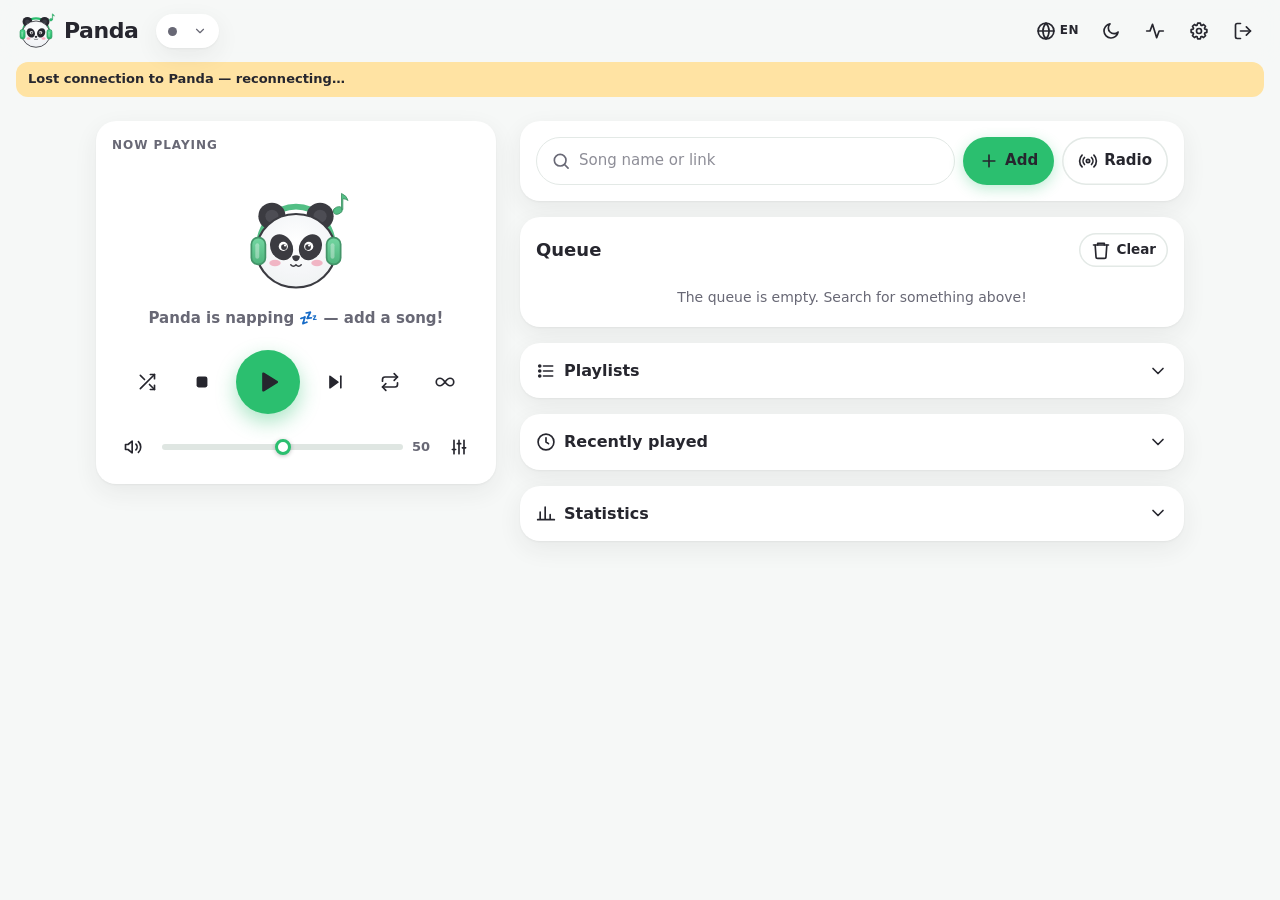
==== commit cd32f97b: "Settings: an overlay with a side menu, a search, and one kind of row everywhere The settings were on" ====
--- a/src/Panda/wwwroot/index.html
+++ b/src/Panda/wwwroot/index.html
@@ -62,6 +62,12 @@
     <symbol id="i-download" viewBox="0 0 24 24"><path d="M12 3v12"/><path d="M7 10l5 5 5-5"/><path d="M5 21h14"/></symbol>
     <symbol id="i-key" viewBox="0 0 24 24"><circle cx="7.5" cy="15.5" r="4.5"/><path d="M10.7 12.3L20 3"/><path d="M16 7l3 3"/><path d="M14 9l2 2"/></symbol>
     <symbol id="i-clock" viewBox="0 0 24 24"><circle cx="12" cy="12" r="9.5"/><path d="M12 7v5l3 2"/></symbol>
+    <symbol id="i-gear" viewBox="0 0 24 24"><path d="M19.07 9.81L21.46 10.38L21.46 13.62L19.07 14.19L18.55 15.45L19.84 17.54L17.54 19.84L15.45 18.55L14.19 19.07L13.62 21.46L10.38 21.46L9.81 19.07L8.55 18.55L6.46 19.84L4.16 17.54L5.45 15.45L4.93 14.19L2.54 13.62L2.54 10.38L4.93 9.81L5.45 8.55L4.16 6.46L6.46 4.16L8.55 5.45L9.81 4.93L10.38 2.54L13.62 2.54L14.19 4.93L15.45 5.45L17.54 4.16L19.84 6.46L18.55 8.55z"/><circle cx="12" cy="12" r="3"/></symbol>
+    <symbol id="i-chat" viewBox="0 0 24 24"><path d="M4.5 4.5h15a1.5 1.5 0 0 1 1.5 1.5v9.5a1.5 1.5 0 0 1-1.5 1.5H11l-5 4v-4H4.5A1.5 1.5 0 0 1 3 15.5V6a1.5 1.5 0 0 1 1.5-1.5z"/></symbol>
+    <symbol id="i-shield" viewBox="0 0 24 24"><path d="M12 2.8l7.5 2.8v6c0 4.6-3.2 8.1-7.5 9.6-4.3-1.5-7.5-5-7.5-9.6v-6z"/><path d="M9 12l2.2 2.2L15.5 10"/></symbol>
+    <symbol id="i-lock" viewBox="0 0 24 24"><rect x="4.5" y="10.5" width="15" height="10.5" rx="2.5"/><path d="M8 10.5V7.5a4 4 0 0 1 8 0v3"/></symbol>
+    <symbol id="i-cmd" viewBox="0 0 24 24"><rect x="2.5" y="4" width="19" height="16" rx="3"/><path d="M7 9.5l3 2.5-3 2.5"/><path d="M12.5 15h4.5"/></symbol>
+    <symbol id="i-dot" viewBox="0 0 24 24"><circle cx="12" cy="12" r="3" fill="currentColor" stroke="none"/></symbol>
   </defs>
 </svg>
 
@@ -86,6 +92,26 @@
     <p id="login-err" class="form-err" role="alert"></p>
     <button class="btn primary wide" type="submit"><span data-i18n="login">Log in</span></button>
   </form>
+  <!-- A bot owner's account, from the link !panel sends in TeamSpeak (#owner=…). -->
+  <form id="owner-form" class="login-card card" hidden>
+    <img class="login-logo" src="img/logo.svg" alt="" width="120" height="120">
+    <h1 class="wordmark" data-i18n="ownerTitle">Your panel account</h1>
+    <p id="owner-intro" class="muted"></p>
+    <label class="field">
+      <span data-i18n="userName">User name</span>
+      <input id="owner-name" type="text" autocomplete="username" autocapitalize="none" spellcheck="false" minlength="2" maxlength="32" required>
+    </label>
+    <label class="field">
+      <span data-i18n="password">Password</span>
+      <input id="owner-pw" type="password" autocomplete="new-password" minlength="6" required>
+    </label>
+    <label class="field">
+      <span data-i18n="passwordAgain">Password again</span>
+      <input id="owner-pw2" type="password" autocomplete="new-password" minlength="6" required>
+    </label>
+    <p id="owner-err" class="form-err" role="alert"></p>
+    <button id="owner-go" class="btn primary wide" type="submit"><span data-i18n="ownerGo">Save and log in</span></button>
+  </form>
 </section>
 
 <!-- ============ App ============ -->
@@ -109,11 +135,12 @@
       <button class="icon-btn js-lang" type="button" data-i18n-aria="language"><svg class="ic"><use href="#i-globe"/></svg><span class="js-lang-label">EN</span></button>
       <button class="icon-btn js-theme" type="button" data-i18n-aria="theme"><svg class="ic"><use href="#i-moon"/></svg></button>
       <button id="open-system" class="icon-btn admin-only" type="button" data-i18n-aria="system"><svg class="ic"><use href="#i-pulse"/></svg></button>
-      <button id="open-settings" class="icon-btn" type="button" data-i18n-aria="settings"><svg class="ic"><use href="#i-sliders"/></svg></button>
+      <button id="open-settings" class="icon-btn" type="button" data-i18n-aria="settings"><svg class="ic"><use href="#i-gear"/></svg></button>
       <button id="logout" class="icon-btn" type="button" data-i18n-aria="logout"><svg class="ic"><use href="#i-logout"/></svg></button>
     </nav>
   </header>
   <p id="status-err" class="status-err" hidden></p>
+  <p id="no-bots" class="offline" hidden data-i18n="noBots"></p>
   <p id="offline" class="offline" hidden data-i18n="offline">Lost connection to Panda — reconnecting…</p>
 
   <main class="layout">
@@ -140,7 +167,7 @@
           <div class="times"><span id="t-pos">0:00</span><span id="t-dur">0:00</span></div>
         </div>
       </div>
-      <div class="controls admin-only">
+      <div class="controls manage-only">
         <button id="btn-shuffle" class="icon-btn" type="button" data-i18n-aria="shuffle"><svg class="ic"><use href="#i-shuffle"/></svg></button>
         <button id="btn-stop" class="icon-btn" type="button" data-i18n-aria="stop"><svg class="ic"><use href="#i-stop"/></svg></button>
         <button id="btn-toggle" class="play-btn" type="button" data-i18n-aria="play"><svg class="ic"><use href="#i-play"/></svg></button>
@@ -148,7 +175,7 @@
         <button id="btn-loop" class="icon-btn" type="button"><svg class="ic"><use href="#i-repeat"/></svg></button>
         <button id="btn-autoplay" class="icon-btn" type="button" aria-pressed="false"><svg class="ic"><use href="#i-auto"/></svg></button>
       </div>
-      <div class="volume admin-only">
+      <div class="volume manage-only">
         <button id="btn-mute" class="icon-btn" type="button" data-i18n-aria="mute"><svg class="ic"><use href="#i-vol"/></svg></button>
         <input id="vol" class="range" type="range" min="0" max="100" step="1" value="50" data-i18n-aria="volume">
         <output id="vol-val" class="vol-val">50</output>
@@ -234,7 +261,7 @@
             <option value="365" data-i18n="last365">Last year</option>
             <option value="0" data-i18n="allTime">All time</option>
           </select>
-          <select id="stats-bot" class="js-many" hidden data-i18n-aria="bots">
+          <select id="stats-bot" class="js-many not-owner" hidden data-i18n-aria="bots">
             <option value="this" data-i18n="thisBot">This bot</option>
             <option value="all" data-i18n="allBots">All bots</option>
           </select>
@@ -245,16 +272,46 @@
   </main>
 </div>
 
-<!-- ============ Settings ============ -->
-<dialog id="settings" class="sheet" aria-labelledby="set-title">
+<!-- ============ Settings: an overlay with a side menu, one section at a time ============ -->
+<dialog id="settings" class="sheet settings" aria-labelledby="set-title">
   <div class="sheet-head">
-    <h2 id="set-title"><span data-i18n="settings">Settings</span> <span id="set-bot" class="muted sum"></span></h2>
+    <div class="set-title-row">
+      <h2 id="set-title" data-i18n="settings">Settings</h2>
+      <span id="set-bot" class="set-bot"></span>
+      <span id="set-dirty" class="set-dirty" role="status" hidden><span class="dot" aria-hidden="true"></span><span data-i18n="unsaved">Unsaved changes</span></span>
+    </div>
     <button class="icon-btn" type="button" data-close data-i18n-aria="close"><svg class="ic"><use href="#i-x"/></svg></button>
   </div>
-  <div class="sheet-body">
-    <form id="set-form" class="admin-only" novalidate>
-      <fieldset class="group">
-        <legend>🔌 <span data-i18n="sConn">Connection</span></legend>
+  <div class="set-wrap">
+    <div class="set-side">
+    <label class="set-find"><svg class="ic"><use href="#i-search"/></svg><input id="set-find" type="search" autocomplete="off" spellcheck="false" data-i18n-ph="findPh" data-i18n-aria="findPh"></label>
+    <nav id="set-nav" class="set-nav" data-i18n-aria="setSections">
+      <p class="set-nav-label manage-only" data-i18n="gThisBot">This bot</p>
+      <button class="set-nav-item admin-only" type="button" data-pane="conn"><svg class="ic"><use href="#i-globe"/></svg><span data-i18n="sConn">Connection</span></button>
+      <button class="set-nav-item manage-only" type="button" data-pane="name"><svg class="ic"><use href="#i-pencil"/></svg><span data-i18n="sNameDesc">Name and description</span></button>
+      <button class="set-nav-item admin-only" type="button" data-pane="chat"><svg class="ic"><use href="#i-chat"/></svg><span data-i18n="sChatQueue">Chat and queue</span></button>
+      <button class="set-nav-item admin-only" type="button" data-pane="perm"><svg class="ic"><use href="#i-shield"/></svg><span data-i18n="sPerm">Chat permissions</span></button>
+      <button class="set-nav-item admin-only" type="button" data-pane="commands"><svg class="ic"><use href="#i-cmd"/></svg><span data-i18n="sCmds">Commands</span></button>
+      <button class="set-nav-item admin-only" type="button" data-pane="schedule"><svg class="ic"><use href="#i-clock"/></svg><span data-i18n="sSchedule">Schedule</span></button>
+      <button class="set-nav-item admin-only" type="button" data-pane="tools"><svg class="ic"><use href="#i-sliders"/></svg><span data-i18n="sTools">Server tools</span></button>
+      <p class="set-nav-label admin-only" data-i18n="gAllBots">All bots</p>
+      <button class="set-nav-item admin-only" type="button" data-pane="sources"><svg class="ic"><use href="#i-search"/></svg><span data-i18n="sSources">Sources</span></button>
+      <button class="set-nav-item admin-only" type="button" data-pane="youtube"><svg class="ic"><use href="#i-play"/></svg><span>YouTube</span></button>
+      <button class="set-nav-item admin-only" type="button" data-pane="library"><svg class="ic"><use href="#i-lib"/></svg><span data-i18n="sLib">Library</span></button>
+      <p class="set-nav-label" data-i18n="gPanel">Panel</p>
+      <button class="set-nav-item admin-only" type="button" data-pane="users"><svg class="ic"><use href="#i-user"/></svg><span data-i18n="sUsers2">Panel users</span></button>
+      <button class="set-nav-item admin-only" type="button" data-pane="keys"><svg class="ic"><use href="#i-key"/></svg><span data-i18n="sKeys">API keys</span></button>
+      <button class="set-nav-item admin-only" type="button" data-pane="backup"><svg class="ic"><use href="#i-download"/></svg><span data-i18n="sBackup">Backup</span></button>
+      <button class="set-nav-item" type="button" data-pane="password"><svg class="ic"><use href="#i-lock"/></svg><span data-i18n="sPanelPw">Panel password</span></button>
+      <button class="set-nav-item danger js-many admin-only" type="button" data-pane="remove" hidden><svg class="ic"><use href="#i-trash"/></svg><span data-i18n="sRemoveBot">Remove this bot</span></button>
+    </nav>
+    </div>
+
+    <div id="set-body" class="sheet-body set-body">
+    <p id="find-none" class="find-none" hidden></p>
+    <form id="set-form" class="manage-only" novalidate>
+      <fieldset class="group admin-only" data-pane="conn">
+        <legend data-i18n="sConn">Connection</legend>
         <p class="hint" data-i18n="sConnHint">Changing these makes the bot reconnect.</p>
         <label class="field"><span data-i18n="sAddress">Server address</span>
           <input name="serverAddress" type="text" placeholder="ts.example.com" autocomplete="off" spellcheck="false" required></label>
@@ -267,172 +324,257 @@
         <label class="field"><span data-i18n="sChannelPw">Channel password</span>
           <input name="channelPassword" type="password" autocomplete="new-password"></label>
         <label class="check" data-has="hasChannelPassword"><input type="checkbox" name="channelPasswordRemove"><span data-i18n="removePw">Remove password</span></label>
+      </fieldset>
+
+      <fieldset class="group" data-pane="name">
+        <legend data-i18n="sNameDesc">Name and description</legend>
         <label class="field"><span data-i18n="sNick">Nickname</span>
           <input name="nickname" type="text" minlength="3" maxlength="30" required></label>
-      </fieldset>
-
-      <fieldset class="group">
-        <legend>🤖 <span data-i18n="sBot">Bot</span></legend>
-        <div class="row2">
-          <label class="field"><span data-i18n="sLang">Chat language</span>
-            <select name="language"><option value="en">English</option><option value="tr">Türkçe</option><option value="fr">Français</option><option value="de">Deutsch</option></select></label>
-          <label class="field"><span data-i18n="sPrefix">Command prefix</span>
-            <input name="commandPrefix" type="text" maxlength="3" required></label>
-        </div>
-        <p class="hint js-many" hidden data-i18n="sPrefixHint">Bots in the same channel need different prefixes.</p>
-        <label class="switch"><input type="checkbox" name="announce"><span class="track" aria-hidden="true"></span><span data-i18n="sAnnounce">Announce each song in chat</span></label>
-        <label class="switch"><input type="checkbox" name="confirmCommands"><span class="track" aria-hidden="true"></span><span data-i18n="sConfirm">Confirm chat commands</span></label>
-        <p class="hint" data-i18n="sChatHint">Announcing posts every song as it starts. Confirmations are the short replies to commands like !play and !skip. Questions (!np, !queue, !help) and errors are always answered.</p>
-        <label class="switch"><input type="checkbox" name="showSongInDescription"><span class="track" aria-hidden="true"></span><span data-i18n="sDesc">Show song in bot description</span></label>
-        <label class="field"><span data-i18n="sSongChannel">Channel named after the song</span>
+        <label class="field"><span data-i18n="sDescription">Description</span>
+          <input name="description" type="text" maxlength="200" autocomplete="off"></label>
+        <p class="hint" data-i18n="sDescriptionHint"></p>
+        <div class="admin-only stack">
+          <label class="switch"><input type="checkbox" name="showSongInDescription"><span class="track" aria-hidden="true"></span><span data-i18n="sDesc">Show song in bot description</span></label>
+          <label class="switch"><input type="checkbox" name="songInNickname"><span class="track" aria-hidden="true"></span><span data-i18n="sNickSong">Show song in the bot's name</span></label>
+          <label class="field js-nick-song"><span data-i18n="sNickFormat">The bot's name while playing</span><input name="songNicknameFormat" type="text" maxlength="60"></label>
+          <p class="hint js-nick-song" data-i18n="sNickSongHint"></p>
+        </div>
+      </fieldset>
+
+      <fieldset class="group admin-only" data-pane="name">
+        <legend data-i18n="sAvatar">Picture on TeamSpeak</legend>
+        <div class="avatar-row">
+          <img id="avatar-img" alt="" width="72" height="72">
+          <div class="avatar-acts">
+            <label class="btn ghost sm file-btn"><svg class="ic"><use href="#i-upload"/></svg><span data-i18n="avatarPick">Choose a picture</span><input id="avatar-file" type="file" accept="image/png,image/jpeg,image/gif,image/webp"></label>
+            <button type="button" class="btn ghost sm" id="avatar-reset" hidden data-i18n="avatarReset">Use Panda's</button>
+          </div>
+        </div>
+        <p class="hint" data-i18n="sAvatarHint">PNG, JPG or GIF; it's made small before it's sent. Saved right away. The bot needs i_client_max_avatar_filesize on the server.</p>
+      </fieldset>
+
+      <fieldset class="group admin-only" data-pane="name">
+        <legend data-i18n="sSongChannel">Channel named after the song</legend>
+        <label class="field"><span data-i18n="sChannel">Channel</span>
           <input name="songChannel" type="text" maxlength="200" placeholder="Music/Now playing  ·  /12" autocomplete="off" spellcheck="false"></label>
         <div class="row2">
           <label class="field"><span data-i18n="sSongFormat">Its name while playing</span><input name="songChannelFormat" type="text" maxlength="60"></label>
           <label class="field"><span data-i18n="sSongIdle">When nothing plays</span><input name="songChannelIdle" type="text" maxlength="40"></label>
         </div>
         <p class="hint" data-i18n="sSongChannelHint"></p>
-        <label class="switch"><input type="checkbox" name="publicPage"><span class="track" aria-hidden="true"></span><span data-i18n="sPublic">Public "now playing" page</span></label>
-        <p class="hint"><span data-i18n="sPublicHint"></span> <a id="public-link" href="now.html" target="_blank" rel="noopener">now.html</a></p>
-        <div class="row2">
-          <label class="field"><span data-i18n="sMaxQueue">Max queue length</span>
-            <input name="maxQueueLength" type="number" min="1" max="1000" required></label>
-          <label class="field"><span data-i18n="sPerUser">Songs per person</span>
-            <input name="maxSongsPerUser" type="number" min="0" max="1000" required></label>
-        </div>
+      </fieldset>
+
+      <fieldset class="group admin-only" data-pane="chat">
+        <legend data-i18n="sChatQueue">Chat and queue</legend>
+        <label class="field inline"><span data-i18n="sLang">Chat language</span>
+          <select name="language"><option value="en">English</option><option value="tr">Türkçe</option><option value="fr">Français</option><option value="de">Deutsch</option></select></label>
+        <label class="switch"><input type="checkbox" name="announce"><span class="track" aria-hidden="true"></span><span data-i18n="sAnnounce">Announce each song in chat</span></label>
+        <label class="switch"><input type="checkbox" name="confirmCommands"><span class="track" aria-hidden="true"></span><span data-i18n="sConfirm">Confirm chat commands</span></label>
+        <p class="hint" data-i18n="sChatHint">Announcing posts every song as it starts. Confirmations are the short replies to commands like !play and !skip. Questions (!np, !queue, !help) and errors are always answered.</p>
+        <label class="field inline"><span data-i18n="sMaxQueue">Max queue length</span>
+          <input name="maxQueueLength" type="number" min="1" max="1000" required></label>
+        <label class="field inline"><span data-i18n="sPerUser">Songs per person</span>
+          <input name="maxSongsPerUser" type="number" min="0" max="1000" required></label>
         <p class="hint" data-i18n="sPerUserHint">How many songs one person can have waiting in the queue. 0 = no limit. Panel admins aren't limited.</p>
-        <label class="field"><span data-i18n="sLeave">Leave when nobody listens for (min)</span>
+        <label class="field inline"><span data-i18n="sLeave">Leave when nobody listens for (min)</span>
           <input name="leaveWhenEmpty" type="number" min="0" max="1440" required></label>
         <p class="hint" data-i18n="sLeaveHint"></p>
       </fieldset>
 
-      <fieldset class="group">
-        <legend>⏰ <span data-i18n="sSchedule">Schedule</span></legend>
-        <p id="sch-hint" class="hint"></p>
-        <ul id="sch-list" class="users"></ul>
-        <div class="sch-add">
-          <div class="row2">
-            <label class="field"><span data-i18n="schTime">Time</span><input id="sch-time" type="time" value="09:00"></label>
-            <label class="field"><span data-i18n="schDo">Do</span>
-              <select id="sch-action"><option value="playlist" data-i18n="schPlaylist">Play a playlist</option><option value="station" data-i18n="schStation">Play a radio station</option><option value="stop" data-i18n="schStop">Stop</option></select></label>
-          </div>
-          <label class="field" id="sch-target-f"><span data-i18n="schWhat">Which</span><select id="sch-target"></select></label>
-          <label class="check" id="sch-shuffle-f"><input id="sch-shuffle" type="checkbox"><span data-i18n="schShuffle">Shuffled</span></label>
-          <div id="sch-days" class="sb-cats"></div>
-          <div class="save-row"><button id="sch-add" class="btn soft sm" type="button"><svg class="ic"><use href="#i-plus"/></svg><span data-i18n="schAdd">Add</span></button></div>
-        </div>
-      </fieldset>
-
-      <fieldset class="group">
-        <legend>🛡️ <span data-i18n="sPerm">Chat permissions</span></legend>
+      <fieldset class="group admin-only" data-pane="perm">
+        <legend data-i18n="sPerm">Chat permissions</legend>
         <label class="switch"><input type="checkbox" name="everyoneCanUse"><span class="track" aria-hidden="true"></span><span data-i18n="sEveryone">Everyone on the server can use the bot</span></label>
         <p class="hint" data-i18n="sEveryoneHint">When off, only the people below, DJs and admins can.</p>
         <div class="people js-members" data-list="members" data-groups="memberGroups">
-          <div class="people-head"><span data-i18n="sMembers">Who may use the bot</span><button class="btn ghost sm js-pick" type="button"><svg class="ic"><use href="#i-plus"/></svg><span data-i18n="addPerson">Add</span></button></div>
+          <div class="people-head"><span data-i18n="sMembers">Who may use the bot</span></div>
           <ul class="pchips"></ul>
         </div>
         <div class="people" data-list="admins" data-groups="adminGroups">
-          <div class="people-head"><span data-i18n="sAdmins">Admins</span><button class="btn ghost sm js-pick" type="button"><svg class="ic"><use href="#i-plus"/></svg><span data-i18n="addPerson">Add</span></button></div>
+          <div class="people-head"><span data-i18n="sAdmins">Admins</span></div>
           <ul class="pchips"></ul>
         </div>
         <div class="people" data-list="djs" data-groups="djGroups">
-          <div class="people-head"><span data-i18n="sDjs">DJs</span><button class="btn ghost sm js-pick" type="button"><svg class="ic"><use href="#i-plus"/></svg><span data-i18n="addPerson">Add</span></button></div>
+          <div class="people-head"><span data-i18n="sDjs">DJs</span></div>
           <ul class="pchips"></ul>
         </div>
         <div class="people" data-list="blocked">
-          <div class="people-head"><span data-i18n="sBlocked">Blocked</span><button class="btn ghost sm js-pick" type="button"><svg class="ic"><use href="#i-plus"/></svg><span data-i18n="addPerson">Add</span></button></div>
+          <div class="people-head"><span data-i18n="sBlocked">Blocked</span></div>
           <ul class="pchips"></ul>
         </div>
         <p class="hint" data-i18n="sPeopleHint"></p>
-        <label class="field"><span data-i18n="sOthers">Who may skip, remove or move other people's songs</span>
+        <label class="field inline"><span data-i18n="sOthers">Who may skip, remove or move other people's songs</span>
           <select name="othersSongs"><option value="everyone" data-i18n="lvlEveryone">Everyone</option><option value="dj" data-i18n="lvlDj">DJs and admins</option><option value="admin" data-i18n="lvlAdmin">Admins only</option></select></label>
         <label class="switch"><input type="checkbox" name="voteSkip"><span class="track" aria-hidden="true"></span><span data-i18n="sVoteSkip">The others can vote to skip</span></label>
         <p class="hint" data-i18n="sVoteSkipHint"></p>
         <label class="switch"><input type="checkbox" name="onlyFromChannel"><span class="track" aria-hidden="true"></span><span data-i18n="sOnlyChannel">Only people in the bot's channel can give commands</span></label>
         <p class="hint" data-i18n="sOnlyChannelHint"></p>
-        <details class="cmd-levels">
-          <summary data-i18n="sCmdLevels">Who may use each command</summary>
-          <div id="cmd-levels" class="cmd-grid"></div>
-          <div class="save-row"><button id="cmd-recommended" class="btn ghost sm" type="button"><span data-i18n="sRecommended">Use the recommended setup</span></button></div>
-        </details>
-      </fieldset>
-
-      <fieldset class="group">
-        <legend>🔍 <span data-i18n="sChecks">The bot's permissions on the server</span></legend>
+      </fieldset>
+
+      <fieldset class="group admin-only" data-pane="perm">
+        <legend data-i18n="sOwner">Owner</legend>
+        <label class="field"><span class="sr-only" data-i18n="sOwner">Owner</span>
+          <input name="owner" type="text" maxlength="100" autocomplete="off" spellcheck="false" placeholder="—" list="owner-list"></label>
+        <datalist id="owner-list"></datalist>
+        <p class="hint" id="owner-hint"></p>
+      </fieldset>
+
+      <fieldset class="group admin-only" data-pane="perm">
+        <legend data-i18n="sChecks">The bot's permissions on the server</legend>
         <p class="hint" data-i18n="sChecksHint"></p>
         <ul id="perm-checks" class="checks"></ul>
         <div class="save-row"><button id="checks-refresh" class="btn ghost sm" type="button"><svg class="ic"><use href="#i-refresh"/></svg><span data-i18n="refresh">Refresh</span></button></div>
       </fieldset>
-      <fieldset class="group">
-        <legend>📚 <span data-i18n="sLib">Library</span></legend>
-        <p class="hint js-many" hidden data-i18n="sShared">Shared by all bots.</p>
-        <label class="switch"><input type="checkbox" name="libraryEnabled"><span class="track" aria-hidden="true"></span><span data-i18n="sLibOn">Save every requested song</span></label>
-        <p class="hint" data-i18n="sLibOnHint"></p>
-        <label class="field"><span data-i18n="sLibMax">Size limit (GB)</span>
-          <input name="libraryMaxGb" type="number" min="0" max="976" step="any" inputmode="decimal" required></label>
-        <p class="hint" data-i18n="sLibMaxHint"></p>
-        <label class="switch"><input type="checkbox" name="normalizeVolume"><span class="track" aria-hidden="true"></span><span data-i18n="sNorm">Play songs equally loud</span></label>
-        <p class="hint" data-i18n="sNormHint"></p>
-        <label class="field"><span data-i18n="sTarget">How loud</span>
-          <select name="targetLufs"><option value="-18" data-i18n="tNatural">Natural</option><option value="-14" data-i18n="tStandard">Standard</option><option value="-11" data-i18n="tLoud">Loud</option></select></label>
-        <p class="hint" data-i18n="sTargetHint"></p>
-      </fieldset>
-
-      <fieldset class="group">
-        <legend>🎵 <span data-i18n="sSources">Sources</span></legend>
-        <p class="hint js-many" hidden data-i18n="sShared">Shared by all bots.</p>
-        <label class="field"><span data-i18n="sSearchIn">Search on</span>
+
+      <fieldset class="group admin-only" data-pane="commands">
+        <legend data-i18n="sCmds">Commands</legend>
+        <label class="field inline"><span data-i18n="sPrefix">Command prefix</span>
+          <input name="commandPrefix" type="text" maxlength="3" required></label>
+        <p class="hint js-many" hidden data-i18n="sPrefixHint">Bots in the same channel need different prefixes.</p>
+      </fieldset>
+
+      <fieldset class="group admin-only" data-pane="commands">
+        <legend data-i18n="sCmdLevels">Who may use each command</legend>
+        <p class="hint" data-i18n="sCmdsHint"></p>
+        <div class="cmd-tools">
+          <input id="cmd-filter" type="search" autocomplete="off" data-i18n-ph="sCmdsFilter">
+          <button id="cmd-recommended" class="btn ghost" type="button"><span data-i18n="sRecommended">Use the recommended setup</span></button>
+        </div>
+        <p class="hint" data-i18n="sRecommendedHint"></p>
+        <div id="cmd-levels" class="cmd-grid"></div>
+      </fieldset>
+
+      <fieldset class="group admin-only" data-pane="schedule">
+        <legend data-i18n="sSchedule">Schedule</legend>
+        <p id="sch-hint" class="hint"></p>
+        <ul id="sch-list" class="users"></ul>
+        <div class="sch-add">
+          <label class="field inline"><span data-i18n="schTime">Time</span><input id="sch-time" type="time" value="09:00"></label>
+          <label class="field inline"><span data-i18n="schDo">Do</span>
+            <select id="sch-action"><option value="playlist" data-i18n="schPlaylist">Play a playlist</option><option value="station" data-i18n="schStation">Play a radio station</option><option value="stop" data-i18n="schStop">Stop</option></select></label>
+          <label class="field inline" id="sch-target-f"><span data-i18n="schWhat">Which</span><select id="sch-target"></select></label>
+          <label class="check" id="sch-shuffle-f"><input id="sch-shuffle" type="checkbox"><span data-i18n="schShuffle">Shuffled</span></label>
+          <div id="sch-days" class="sb-cats"></div>
+          <div class="save-row end sch-actions"><button id="sch-add" class="btn soft" type="button"><svg class="ic"><use href="#i-plus"/></svg><span data-i18n="schAdd">Add</span></button></div>
+        </div>
+      </fieldset>
+
+      <fieldset class="group admin-only" data-pane="tools">
+        <legend data-i18n="sTools">Server tools</legend>
+        <p class="hint" data-i18n="sToolsHint">Things beyond music. All of them are off until you turn them on; turn each on for one bot per server.</p>
+        <label class="switch"><input type="checkbox" name="afkEnabled"><span class="track" aria-hidden="true"></span><span data-i18n="sAfk">Move people who are away to an AFK channel</span></label>
+        <div class="js-afk">
+          <label class="field"><span data-i18n="sAfkChannel">AFK channel</span>
+            <input name="afkChannel" type="text" maxlength="200" placeholder="Lobby/AFK  ·  /7" autocomplete="off" spellcheck="false"></label>
+          <label class="field inline"><span data-i18n="sAfkMinutes">After (min)</span>
+            <input name="afkMinutes" type="number" min="0" max="1440" required></label>
+          <p class="hint" data-i18n="sAfkWhen">Who counts as away:</p>
+          <label class="check"><input type="checkbox" name="afkAway"><span data-i18n="sAfkAway">Set as away in TeamSpeak</span></label>
+          <label class="check"><input type="checkbox" name="afkMuted"><span data-i18n="sAfkMuted">Sound (speakers) turned off</span></label>
+          <label class="check"><input type="checkbox" name="afkIdle"><span data-i18n="sAfkIdle">Nothing said or typed for that long</span></label>
+          <label class="switch"><input type="checkbox" name="afkMoveBack"><span class="track" aria-hidden="true"></span><span data-i18n="sAfkBack">Back to their channel when they return</span></label>
+          <p class="hint" data-i18n="sAfkExempt">Never moved (server groups):</p>
+          <div class="afk-groups" id="afk-groups"></div>
+          <p class="hint" data-i18n="sAfkHint"></p>
+        </div>
+      </fieldset>
+
+      <fieldset class="group admin-only" data-pane="sources">
+        <legend data-i18n="gSearch">Search</legend>
+        <label class="field inline"><span data-i18n="sSearchIn">Search on</span>
           <select name="srcSearch"><option value="youtube">YouTube</option><option value="youtubeMusic">YouTube Music</option><option value="soundcloud">SoundCloud</option></select></label>
         <label class="switch"><input type="checkbox" name="srcFallback"><span class="track" aria-hidden="true"></span><span data-i18n="sFallback">When nothing is found there, try the others</span></label>
         <p id="src-warn" class="hint warn" hidden data-i18n="sSearchWarn"></p>
         <p class="hint" data-i18n="sPrefixes"></p>
+      </fieldset>
+
+      <fieldset class="group admin-only" data-pane="sources">
+        <legend data-i18n="gLinks">Links and services</legend>
         <label class="switch"><input type="checkbox" name="srcYouTubeMusic"><span class="track" aria-hidden="true"></span><span>YouTube Music</span></label>
         <label class="switch"><input type="checkbox" name="srcSoundCloud"><span class="track" aria-hidden="true"></span><span>SoundCloud</span></label>
         <label class="switch"><input type="checkbox" name="srcSites"><span class="track" aria-hidden="true"></span><span data-i18n="srcSites">Other sites and audio files</span></label>
         <label class="switch"><input type="checkbox" name="srcServices"><span class="track" aria-hidden="true"></span><span data-i18n="srcServices">Spotify, Apple Music, Deezer and Tidal links</span></label>
         <label class="switch"><input type="checkbox" name="srcPages"><span class="track" aria-hidden="true"></span><span data-i18n="srcPages">Any other link: look up the page's title</span></label>
+      </fieldset>
+
+      <fieldset class="group admin-only" data-pane="sources">
+        <legend data-i18n="gRadio">Radio</legend>
         <label class="switch"><input type="checkbox" name="srcRadio"><span class="track" aria-hidden="true"></span><span data-i18n="srcRadio">Internet radio</span></label>
+        <label class="switch"><input type="checkbox" name="srcRadioNames"><span class="track" aria-hidden="true"></span><span data-i18n="srcRadioNames">Song names from radio.net</span></label>
+      </fieldset>
+
+      <fieldset class="group admin-only" data-pane="sources">
+        <legend data-i18n="gLocal">Local network</legend>
         <label class="switch"><input type="checkbox" name="srcLocal"><span class="track" aria-hidden="true"></span><span data-i18n="srcLocal">Links into the local network</span></label>
         <p class="hint" data-i18n="sSourcesHint"></p>
       </fieldset>
 
-      <fieldset class="group">
-        <legend>▶️ <span>YouTube</span></legend>
-        <p class="hint js-many" hidden data-i18n="sShared">Shared by all bots.</p>
-        <div class="row2">
-          <label class="field"><span data-i18n="sMaxDur">Max song length (min)</span>
-            <input name="maxDurationMinutes" type="number" min="0" max="1440" required></label>
-          <label class="field"><span data-i18n="sSearchCount">Results of !search</span>
-            <input name="ytSearchResults" type="number" min="1" max="10" required></label>
-        </div>
-        <p class="hint" data-i18n="sMaxDurHint">0 = unlimited.</p>
+      <fieldset class="group admin-only" data-pane="youtube">
+        <legend data-i18n="gSearch">Search</legend>
+        <label class="field inline"><span data-i18n="sSearchCount">Results of !search</span>
+          <input name="ytSearchResults" type="number" min="1" max="10" required></label>
         <label class="switch"><input type="checkbox" name="ytHideLive"><span class="track" aria-hidden="true"></span><span data-i18n="ytHideLive">Leave live streams out of searches</span></label>
         <label class="switch"><input type="checkbox" name="ytHideShort"><span class="track" aria-hidden="true"></span><span data-i18n="ytHideShort">Leave videos under a minute out of searches</span></label>
-        <label class="field"><span data-i18n="sQuality">Audio quality</span>
+      </fieldset>
+
+      <fieldset class="group admin-only" data-pane="youtube">
+        <legend data-i18n="gPlayback">Playback</legend>
+        <label class="field inline"><span data-i18n="sMaxDur">Max song length (min)</span>
+          <input name="maxDurationMinutes" type="number" min="0" max="1440" required></label>
+        <p class="hint" data-i18n="sMaxDurHint">0 = unlimited.</p>
+        <label class="field inline"><span data-i18n="sQuality">Audio quality</span>
           <select name="ytQuality"><option value="best" data-i18n="qBest">Best</option><option value="saver" data-i18n="qSaver">Save data</option></select></label>
+      </fieldset>
+
+      <fieldset class="group admin-only" data-pane="youtube">
+        <legend>SponsorBlock</legend>
         <label class="switch"><input type="checkbox" name="ytSponsorBlock"><span class="track" aria-hidden="true"></span><span data-i18n="ytSponsorBlock">Skip the parts that aren't music (SponsorBlock)</span></label>
         <div id="sb-cats" class="sb-cats"></div>
         <p class="hint" data-i18n="sSponsorHint"></p>
-        <div class="row2">
-          <label class="field"><span data-i18n="sAttempts">Tries when YouTube refuses a song</span>
-            <input name="ytPlayAttempts" type="number" min="1" max="10" required></label>
-          <label class="field"><span data-i18n="sClients">YouTube clients from the third try</span>
-            <input name="ytRetryClients" type="text" maxlength="200" autocomplete="off" spellcheck="false"></label>
-        </div>
-        <p class="hint" data-i18n="sRetryHint"></p>
-        <h4 class="eyebrow sub" data-i18n="sAutoplay">Autoplay</h4>
-        <label class="field"><span data-i18n="sNoRepeat">Don't repeat any of the last … songs</span>
+      </fieldset>
+
+      <fieldset class="group admin-only" data-pane="youtube">
+        <legend data-i18n="sAutoplay">Autoplay</legend>
+        <label class="field inline"><span data-i18n="sNoRepeat">Don't repeat any of the last … songs</span>
           <input name="ytNoRepeat" type="number" min="0" max="30" required></label>
         <label class="switch"><input type="checkbox" name="ytSameArtist"><span class="track" aria-hidden="true"></span><span data-i18n="ytSameArtist">The same artist may come again</span></label>
         <p class="hint" data-i18n="sAutoplayHint"></p>
       </fieldset>
-      <div class="save-row">
-        <button id="set-save" class="btn primary" type="submit"><svg class="ic"><use href="#i-check"/></svg><span data-i18n="save">Save</span></button>
-        <button id="set-reconnect" class="btn ghost" type="button"><svg class="ic"><use href="#i-refresh"/></svg><span data-i18n="reconnect">Reconnect bot</span></button>
-      </div>
+
+      <fieldset class="group admin-only" data-pane="youtube">
+        <legend data-i18n="gRetry">When YouTube refuses a song</legend>
+        <label class="field inline"><span data-i18n="sAttempts">Tries when YouTube refuses a song</span>
+          <input name="ytPlayAttempts" type="number" min="1" max="10" required></label>
+        <label class="field"><span data-i18n="sClients">YouTube clients from the third try</span>
+          <input name="ytRetryClients" type="text" maxlength="200" autocomplete="off" spellcheck="false"></label>
+        <p class="hint" data-i18n="sRetryHint"></p>
+      </fieldset>
+
+      <fieldset class="group admin-only" data-pane="library">
+        <legend data-i18n="sLib">Library</legend>
+        <label class="switch"><input type="checkbox" name="libraryEnabled"><span class="track" aria-hidden="true"></span><span data-i18n="sLibOn">Save every requested song</span></label>
+        <p class="hint" data-i18n="sLibOnHint"></p>
+        <label class="field inline"><span data-i18n="sLibMax">Size limit (GB)</span>
+          <input name="libraryMaxGb" type="number" min="0" max="976" step="any" inputmode="decimal" required></label>
+        <p class="hint" data-i18n="sLibMaxHint"></p>
+        <label class="switch"><input type="checkbox" name="normalizeVolume"><span class="track" aria-hidden="true"></span><span data-i18n="sNorm">Play songs equally loud</span></label>
+        <p class="hint" data-i18n="sNormHint"></p>
+        <label class="field inline"><span data-i18n="sTarget">How loud</span>
+          <select name="targetLufs"><option value="-18" data-i18n="tNatural">Natural</option><option value="-14" data-i18n="tStandard">Standard</option><option value="-11" data-i18n="tLoud">Loud</option></select></label>
+        <p class="hint" data-i18n="sTargetHint"></p>
+      </fieldset>
+
+      <fieldset class="group admin-only" data-pane="users">
+        <legend data-i18n="sAccess">Access</legend>
+        <label class="switch"><input type="checkbox" name="botOwners"><span class="track" aria-hidden="true"></span><span data-i18n="sBotOwners">Bot owners run their bots in the panel</span></label>
+        <p class="hint" data-i18n="sBotOwnersHint"></p>
+        <label class="switch"><input type="checkbox" name="publicPage"><span class="track" aria-hidden="true"></span><span data-i18n="sPublic">Public "now playing" page</span></label>
+        <p class="hint"><span data-i18n="sPublicHint"></span> <a id="public-link" href="now.html" target="_blank" rel="noopener">now.html</a></p>
+      </fieldset>
+
     </form>
 
-    <section class="group admin-only">
-      <h3 class="legend">🍪 <span data-i18n="sCookies">YouTube cookies</span> <span id="cookie-status" class="chip"></span></h3>
+    <section class="group admin-only" data-pane="youtube">
+      <h3 class="legend"><span data-i18n="sCookies">YouTube cookies</span> <span id="cookie-status" class="chip"></span></h3>
       <p class="hint" data-i18n="sCookiesHelp">If YouTube says "confirm you're not a bot": open a private/incognito window, log in to YouTube, export cookies with a "cookies.txt" browser extension, paste them here, then close that window.</p>
       <textarea id="cookie-text" rows="4" spellcheck="false" placeholder="# Netscape HTTP Cookie File" aria-label="cookies.txt"></textarea>
       <div class="save-row">
@@ -442,8 +584,8 @@
       </div>
     </section>
 
-    <section class="group admin-only">
-      <h3 class="legend">👥 <span data-i18n="sUsers2">Panel users</span></h3>
+    <section class="group admin-only" data-pane="users">
+      <h3 class="legend" data-i18n="sUsers2">Panel users</h3>
       <p class="hint" data-i18n="sUsersHint2">Admins can do everything. "Can only add songs" users can watch and add songs, nothing else.</p>
       <ul id="user-list" class="users"></ul>
       <form id="user-form" class="user-add">
@@ -454,13 +596,16 @@
             <input name="password" type="password" minlength="6" autocomplete="new-password" required></label>
         </div>
         <label class="field"><span data-i18n="role">Role</span>
-          <select name="role"><option value="dj" data-i18n="roleDj">Can only add songs</option><option value="admin" data-i18n="roleAdmin">Admin</option></select></label>
+          <select name="role"><option value="dj" data-i18n="roleDj">Can only add songs</option><option value="admin" data-i18n="roleAdmin">Admin</option><option value="owner" data-i18n="roleOwner">Bot owner</option></select></label>
+        <label class="field js-user-uid" hidden><span data-i18n="userUid">TeamSpeak unique id</span>
+          <input name="uid" type="text" maxlength="100" autocomplete="off" spellcheck="false"></label>
+        <p class="hint js-user-uid" hidden data-i18n="userUidHint"></p>
         <div class="save-row"><button class="btn primary" type="submit"><svg class="ic"><use href="#i-plus"/></svg><span data-i18n="addUser">Add user</span></button></div>
       </form>
     </section>
 
-    <section class="group admin-only">
-      <h3 class="legend">🔌 <span data-i18n="sKeys">API keys</span></h3>
+    <section class="group admin-only" data-pane="keys">
+      <h3 class="legend" data-i18n="sKeys">API keys</h3>
       <p class="hint" data-i18n="sKeysHint"></p>
       <ul id="key-list" class="users"></ul>
       <div id="key-new" class="key-new" hidden>
@@ -478,8 +623,8 @@
       </form>
     </section>
 
-    <section class="group admin-only">
-      <h3 class="legend">💾 <span data-i18n="sBackup">Backup</span></h3>
+    <section class="group admin-only" data-pane="backup">
+      <h3 class="legend" data-i18n="sBackup">Backup</h3>
       <p class="hint" data-i18n="sBackupHint"></p>
       <div class="save-row">
         <a class="btn ghost" href="api/backup" download><svg class="ic"><use href="#i-download"/></svg><span data-i18n="backupDl">Download a backup</span></a>
@@ -487,8 +632,8 @@
       </div>
     </section>
 
-    <form id="pw-form" class="group">
-      <h3 class="legend">🔑 <span data-i18n="sPanelPw">Panel password</span> <span id="pw-user" class="chip"></span></h3>
+    <form id="pw-form" class="group" data-pane="password">
+      <h3 class="legend"><span data-i18n="sPanelPw">Panel password</span> <span id="pw-user" class="chip"></span></h3>
       <input type="text" name="username" autocomplete="username" hidden>
       <div class="row2">
         <label class="field"><span data-i18n="pwCurrent">Current password</span><input name="current" type="password" autocomplete="current-password" required></label>
@@ -497,8 +642,8 @@
       <div class="save-row"><button class="btn primary" type="submit"><span data-i18n="pwChange">Change password</span></button></div>
     </form>
 
-    <section class="group js-many admin-only" hidden>
-      <h3 class="legend">🗑️ <span data-i18n="sRemoveBot">Remove this bot</span></h3>
+    <section id="remove-sec" class="group js-many admin-only" data-pane="remove" hidden>
+      <h3 class="legend" data-i18n="sRemoveBot">Remove this bot</h3>
       <p class="hint" data-i18n="sRemoveBotHint">Disconnects it and deletes its TeamSpeak identity and play history.</p>
       <div class="save-row"><button id="bot-remove" class="btn ghost danger" type="button"><svg class="ic"><use href="#i-trash"/></svg><span data-i18n="removeBot">Remove bot</span></button></div>
     </section>
@@ -508,6 +653,11 @@
       <span>Panda <span id="version"></span></span>
       <a href="https://github.com/KaanBahaSever/panda" target="_blank" rel="noopener noreferrer">GitHub <svg class="ic sm"><use href="#i-ext"/></svg></a>
     </footer>
+    </div>
+  </div>
+  <div id="set-actions" class="set-actions manage-only">
+    <button id="set-reconnect" class="btn ghost admin-only" type="button"><svg class="ic"><use href="#i-refresh"/></svg><span data-i18n="reconnect">Reconnect bot</span></button>
+    <button id="set-save" class="btn primary" type="submit" form="set-form"><svg class="ic"><use href="#i-check"/></svg><span data-i18n="save">Save</span></button>
   </div>
 </dialog>
 
@@ -610,11 +760,11 @@
     <p id="picker-title" data-i18n="pickTitle">Add from the server</p>
     <input id="picker-search" type="search" autocomplete="off" enterkeyhint="search" data-i18n-ph="pickSearch">
     <div id="picker-list" class="picker-list"></div>
-    <div class="picker-uid">
-      <input id="picker-uid" type="text" autocomplete="off" spellcheck="false" data-i18n-ph="pickUid">
-      <button id="picker-uid-add" class="btn soft sm" type="button" data-i18n="addPerson">Add</button>
-    </div>
-    <div class="save-row end"><button class="btn ghost" value="close" data-i18n="close">Close</button></div>
+    <input id="picker-uid" type="text" autocomplete="off" spellcheck="false" data-i18n-ph="pickUid">
+    <div class="dlg-actions">
+      <button class="btn ghost" value="close" data-i18n="close">Close</button>
+      <button id="picker-uid-add" class="btn primary" type="button"><svg class="ic"><use href="#i-plus"/></svg><span data-i18n="addPerson">Add</span></button>
+    </div>
   </form>
 </dialog>
 
--- a/src/Panda/wwwroot/style.css
+++ b/src/Panda/wwwroot/style.css
@@ -109,7 +109,7 @@
 
 /* ---------- fields ---------- */
 .field { display: grid; gap: 6px; text-align: left; font-size: 13.5px; font-weight: 700; color: var(--muted); }
-input[type=text], input[type=search], input[type=password], input[type=number], select, textarea {
+input[type=text], input[type=search], input[type=password], input[type=number], input[type=time], select, textarea {
   width: 100%; min-height: 44px; padding: 10px 14px; border: 1.5px solid var(--border); border-radius: var(--radius-sm);
   background: var(--surface); color: var(--text); font-size: 15px; font-weight: 500; transition: border-color .15s, box-shadow .15s;
 }
@@ -307,6 +307,10 @@
 .save-row { display: flex; flex-wrap: wrap; gap: 8px; }
 .save-row.end { justify-content: flex-end; }
 #set-form > .save-row { position: sticky; bottom: -16px; margin: 0 -16px -16px; padding: 12px 16px; background: var(--bg); border-top: 1px solid var(--border); }
+.avatar-row { display: flex; align-items: center; gap: 14px; margin-bottom: 4px; }
+.avatar-row img { width: 72px; height: 72px; border-radius: 14px; object-fit: cover; background: var(--surface-2); flex: none; }
+.avatar-label { display: block; font-weight: 700; margin-bottom: 6px; }
+.avatar-acts { display: flex; flex-wrap: wrap; gap: 8px; }
 .file-btn { position: relative; cursor: pointer; }
 .file-btn input { position: absolute; inset: 0; opacity: 0; cursor: pointer; width: 100%; }
 .file-btn:focus-within { outline: 3px solid var(--focus); outline-offset: 2px; }
@@ -319,7 +323,8 @@
 #confirm-input { margin: -6px 0 18px; }
 
 /* roles: "dj" users only watch and add songs */
-[data-role="dj"] .admin-only { display: none !important; }
+/* "dj": watches and adds songs. "owner": runs their own bots, not what all bots share. */
+[data-role="dj"] .admin-only, [data-role="owner"] .admin-only, [data-role="dj"] .manage-only, [data-role="owner"] .not-owner { display: none !important; }
 
 /* playlists */
 .pls { list-style: none; margin: 0; padding: 0; display: grid; gap: 4px; }
@@ -525,3 +530,186 @@
 .hint.center { text-align: center; margin-top: 8px; }
 .btn.more { display: flex; margin: 8px auto 0; }
 .btn.more[hidden] { display: none; }
+
+.upd-auto { margin-top: 12px; padding-top: 12px; border-top: 1px solid var(--border); }
+.upd-auto .hint { margin: 6px 0 0; }
+.onair { font-size: 12.5px; color: var(--green-d); margin-top: 2px; overflow-wrap: anywhere; }
+.afk-groups { display: flex; flex-wrap: wrap; gap: 4px 16px; margin: 4px 0 8px; }
+
+/* ---------- settings: an overlay in the middle, a side menu, one section at a time ---------- */
+.settings {
+  margin: auto; width: min(1180px, calc(100vw - 48px)); height: min(780px, calc(100dvh - 48px)); max-height: none;
+  border-radius: var(--radius); background: var(--surface); box-shadow: 0 24px 64px rgba(0,0,0,.28);
+}
+.settings[open] { animation: pop .18s ease-out; }
+.settings .sheet-head { gap: 12px; padding: 10px 12px 10px 24px; }
+.settings .sheet-head h2 { font-size: 20px; font-weight: 700; }
+.set-title-row { display: flex; align-items: center; flex-wrap: wrap; gap: 8px 12px; min-width: 0; }
+.set-bot { font-size: 14px; font-weight: 600; color: var(--muted); }
+.set-dirty {
+  display: inline-flex; align-items: center; gap: 6px; height: 28px; padding: 0 10px; border-radius: 999px;
+  background: #fdf3dc; color: #7a5410; font-size: 13px; font-weight: 700;
+}
+.set-dirty .dot { width: 6px; height: 6px; border-radius: 50%; background: var(--warn); }
+:root[data-theme="dark"] .set-dirty { background: rgba(232,163,23,.16); color: #f2c66b; }
+.set-wrap { flex: 1; min-height: 0; display: flex; }
+.set-nav {
+  flex: none; width: 272px; overflow-y: auto; padding: 12px; display: flex; flex-direction: column; gap: 2px;
+  background: var(--bg); border-right: 1px solid var(--border);
+}
+.set-nav-label { flex: none; margin: 16px 12px 6px; font-size: 12px; font-weight: 600; color: var(--muted); }
+.set-nav-label:first-child { margin-top: 4px; }
+.set-nav-item {
+  display: flex; flex: none; align-items: center; gap: 10px; width: 100%; min-height: 38px; padding: 8px 12px; line-height: 1.25; border: 0; border-radius: 10px;
+  background: transparent; color: var(--text); font-size: 14.5px; font-weight: 600; text-align: left; white-space: nowrap; cursor: pointer;
+  transition: background-color .15s, color .15s;
+}
+.set-nav-item .ic { width: 18px; height: 18px; color: var(--muted); }
+.set-nav-item:hover { background: var(--surface-2); }
+.set-nav-item[aria-current="page"] { background: var(--soft); color: var(--soft-text); }
+.set-nav-item[aria-current="page"] .ic, .set-nav-item.danger .ic { color: currentColor; }
+.set-nav-item.danger { margin-top: auto; color: var(--danger); }
+.set-body { flex: 1; min-width: 0; padding: 24px; background: var(--surface); }
+.settings .group { box-shadow: none; border: 1px solid var(--border); }
+.settings .group legend, .settings .legend { font-size: 17px; font-weight: 700; }
+.settings .btn.primary { box-shadow: none; }
+.settings .stack { display: grid; gap: 12px; }
+.set-actions { display: flex; justify-content: flex-end; gap: 8px; padding: 12px 20px; background: var(--surface); border-top: 1px solid var(--border); }
+.pane-off { display: none !important; }
+@media (max-width: 760px) {
+  .settings { width: 100vw; height: 100dvh; max-width: 100vw; border-radius: 0; }
+  .settings .sheet-head { padding: 8px 8px 8px 16px; }
+  .set-wrap { flex-direction: column; }
+  .set-nav {
+    width: auto; flex-direction: row; overflow-x: auto; overflow-y: hidden; gap: 4px; padding: 8px 12px;
+    border-right: 0; border-bottom: 1px solid var(--border); scrollbar-width: none;
+  }
+  .set-nav-label { display: none; }
+  .set-side { width: auto; border-right: 0; border-bottom: 1px solid var(--border); }
+  .set-side .set-nav { border-bottom: 0; }
+  .set-find { margin: 8px 12px 0; }
+  .set-nav-item { width: auto; flex: none; white-space: nowrap; min-height: 36px; border-radius: 999px; }
+  .set-nav-item.danger { margin-top: 0; }
+  .set-body { padding: 16px; }
+  .set-actions { padding: 12px 16px; }
+}
+
+/* scrollbars in the theme's colours */
+.settings, .settings * { scrollbar-width: thin; scrollbar-color: color-mix(in srgb, var(--muted) 45%, transparent) transparent; }
+
+/* One kind of row everywhere in the settings: what it is on the left (its hint right below), the control on the
+   right, a hairline between rows. */
+.settings .group { gap: 14px; padding: 20px; }
+.settings .switch { flex-direction: row-reverse; justify-content: space-between; gap: 16px; min-height: 40px; font-size: 15px; }
+.settings .switch > span:last-child { flex: 1; min-width: 0; }
+.settings .field.inline { grid-template-columns: minmax(0, 1fr) minmax(140px, 240px); align-items: center; gap: 16px; font-size: 15px; font-weight: 600; color: var(--text); }
+.settings .check { flex-direction: row-reverse; justify-content: space-between; gap: 16px; min-height: 40px; margin: 0; font-size: 15px; font-weight: 600; color: var(--text); }
+.settings .check > span { flex: 1; min-width: 0; }
+.settings .check input {
+  appearance: none; flex: none; width: 44px; height: 26px; margin: 0; border-radius: 999px; cursor: pointer;
+  background: radial-gradient(circle at 13px 50%, #fff 9px, transparent 9.5px), var(--track); transition: background-color .2s;
+}
+.settings .check input:checked { background: radial-gradient(circle at 31px 50%, #fff 9px, transparent 9.5px), var(--green); }
+.settings .check input:focus-visible { outline: 3px solid var(--focus); outline-offset: 2px; }
+.settings :where(.switch, .check, .field.inline, .hint) + :where(.switch, .check, .field.inline) { padding-top: 14px; border-top: 1px solid var(--border); }
+.settings :where(.switch, .check, .field.inline) + .hint { margin-top: -8px; padding-right: 64px; }
+
+/* lists to pick several from (days, SponsorBlock's parts, AFK groups): chips that turn green */
+.settings .sb-cats, .settings .afk-groups { display: flex; flex-wrap: wrap; gap: 8px; margin: 2px 0 0; }
+.settings .sb-cats .check, .settings .afk-groups .check {
+  position: relative; flex-direction: row; gap: 6px; min-height: 34px; padding: 0 14px; border: 0; border-radius: 999px;
+  background: var(--surface-2); box-shadow: inset 0 0 0 1.5px var(--border); font-size: 14px; font-weight: 600; color: var(--text);
+  transition: background-color .15s, box-shadow .15s, color .15s;
+}
+.settings .sb-cats .check input, .settings .afk-groups .check input { position: absolute; inset: 0; width: 100%; height: 100%; margin: 0; opacity: 0; border-radius: 999px; }
+.settings .sb-cats .check:has(input:checked), .settings .afk-groups .check:has(input:checked) { background: var(--soft); color: var(--soft-text); box-shadow: inset 0 0 0 1.5px var(--green); }
+.settings .sb-cats .check:has(input:disabled) { opacity: .5; }
+.settings .sb-cats .check:has(input:focus-visible), .settings .afk-groups .check:has(input:focus-visible) { outline: 3px solid var(--focus); outline-offset: 2px; }
+.settings .sch-add { display: grid; gap: 14px; margin-top: 4px; padding-top: 14px; border-top: 1px solid var(--border); }
+
+/* people for the chat permissions: "+ Add" when there's nobody, a small "+" after the last one */
+.pchips li.add-li { padding: 0; background: transparent; }
+.pchips .add {
+  display: inline-flex; align-items: center; gap: 6px; height: 32px; padding: 0 14px 0 10px; border: 0; border-radius: 999px;
+  background: transparent; box-shadow: inset 0 0 0 1.5px var(--border); color: var(--text); font-size: 13.5px; font-weight: 650; cursor: pointer;
+  transition: background-color .15s, box-shadow .15s, color .15s;
+}
+.pchips .add:hover { background: var(--soft); color: var(--soft-text); box-shadow: inset 0 0 0 1.5px var(--green); }
+.pchips .add.small { width: 32px; padding: 0; justify-content: center; }
+.pchips .add .ic { width: 16px; height: 16px; }
+
+/* drop-downs: Panda's own list where the browser allows it, else at least the theme's colours */
+.settings select option { background: var(--surface); color: var(--text); }
+@supports (appearance: base-select) {
+  .settings select, .settings select::picker(select) { appearance: base-select; }
+  .settings select { display: flex; align-items: center; justify-content: space-between; gap: 8px; }
+  .settings select::picker-icon { color: var(--muted); transition: rotate .2s; }
+  .settings select:open::picker-icon { rotate: 180deg; }
+  .settings select::picker(select) {
+    margin-top: 6px; padding: 4px; border: 1px solid var(--border); border-radius: var(--radius-sm);
+    background: var(--surface); color: var(--text); box-shadow: var(--shadow);
+  }
+  .settings select option { padding: 8px 12px; border-radius: 8px; font-size: 14.5px; font-weight: 600; }
+  .settings select option:hover, .settings select option:focus-visible { background: var(--surface-2); outline: none; }
+  .settings select option:checked { background: var(--soft); color: var(--soft-text); }
+  .settings select option::checkmark { display: none; }
+}
+@media (max-width: 520px) {
+  .settings .field.inline { grid-template-columns: 1fr; gap: 6px; }
+  .settings :where(.switch, .check, .field.inline) + .hint { padding-right: 0; }
+}
+
+/* dialogs' own buttons: at the bottom, apart from the rest */
+.dlg-actions { display: flex; justify-content: flex-end; gap: 8px; margin: 6px -22px -22px; padding: 14px 22px; border-top: 1px solid var(--border); }
+.picker form { gap: 12px; }
+.btn.soft:hover:not(:disabled) { background: color-mix(in srgb, var(--green) 26%, var(--surface)); }
+
+/* schedule: Add on its own row, on the right */
+.settings .sch-actions { padding-top: 14px; border-top: 1px solid var(--border); }
+
+/* chips: hovered = light green, picked = light green with a green border */
+.settings .sb-cats .check:hover:not(:has(input:disabled)), .settings .afk-groups .check:hover { background: var(--soft); color: var(--soft-text); }
+
+/* what a new password needs */
+.pw-rules { list-style: none; margin: -6px 0 0; padding: 0; display: grid; gap: 4px; font-size: 13px; font-weight: 600; color: var(--muted); }
+.pw-rules li { display: flex; align-items: center; gap: 6px; }
+.pw-rules li.ok { color: var(--accent-text); }
+
+/* commands: one row each, like every other setting */
+.settings .cmd-tools { display: flex; flex-wrap: wrap; gap: 8px; }
+.settings .cmd-tools input { flex: 1 1 220px; min-width: 0; }
+.settings .cmd-grid { gap: 0; margin: 0; }
+.settings .cmd-row {
+  grid-template-columns: minmax(0, 1fr) minmax(160px, 220px); gap: 2px 16px; padding: 12px 0; border-radius: 0;
+  background: transparent; border-top: 1px solid var(--border);
+}
+.settings .cmd-row code { font-size: 15px; font-weight: 700; color: var(--text); }
+.settings .cmd-row .desc { font-size: 13px; }
+.settings .cmd-row select { width: 100%; min-height: 40px; padding: 6px 12px; font-size: 14px; }
+
+/* the search over all settings, above the menu */
+.set-side { flex: none; width: 272px; min-height: 0; display: flex; flex-direction: column; background: var(--bg); border-right: 1px solid var(--border); }
+.set-side .set-nav { flex: 1; width: auto; min-height: 0; background: transparent; border-right: 0; }
+.set-find { position: relative; display: block; margin: 12px 12px 0; }
+.set-find input { min-height: 40px; padding: 8px 12px 8px 38px; font-size: 14.5px; }
+.set-find .ic { position: absolute; left: 12px; top: 50%; translate: 0 -50%; width: 18px; height: 18px; color: var(--muted); pointer-events: none; }
+.searching .set-nav-item[data-count]::after {
+  content: attr(data-count); margin-left: auto; min-width: 22px; padding: 1px 7px; border-radius: 999px;
+  background: var(--soft); color: var(--soft-text); font-size: 12px; font-weight: 700; text-align: center;
+}
+.searching .set-nav-item.nohit { opacity: .45; }
+.settings .hit { outline: 2px solid color-mix(in srgb, var(--green) 60%, transparent); outline-offset: 4px; border-radius: 6px; background: color-mix(in srgb, var(--green) 7%, transparent); }
+.settings mark.hl { padding: 0 2px; border-radius: 4px; background: color-mix(in srgb, var(--green) 38%, transparent); color: inherit; }
+.find-where {
+  display: inline-flex; align-items: center; gap: 6px; width: fit-content; padding: 3px 10px; border-radius: 999px;
+  background: var(--soft); color: var(--soft-text); font-size: 12.5px; font-weight: 700;
+}
+.find-none { padding: 8px 4px; text-align: left; color: var(--muted); font-weight: 600; }
+.settings .flash { animation: flash 2s ease-out; }
+@keyframes flash { from { background: color-mix(in srgb, var(--green) 30%, transparent); outline: 2px solid var(--green); outline-offset: 4px; } }
+@media (max-width: 760px) {
+  .set-side { width: auto; border-right: 0; border-bottom: 1px solid var(--border); }
+}
+
+/* texts in the settings and their dialogs start on the left, like everything else there */
+.settings .empty, .picker .empty { padding: 4px 2px; text-align: left; }
